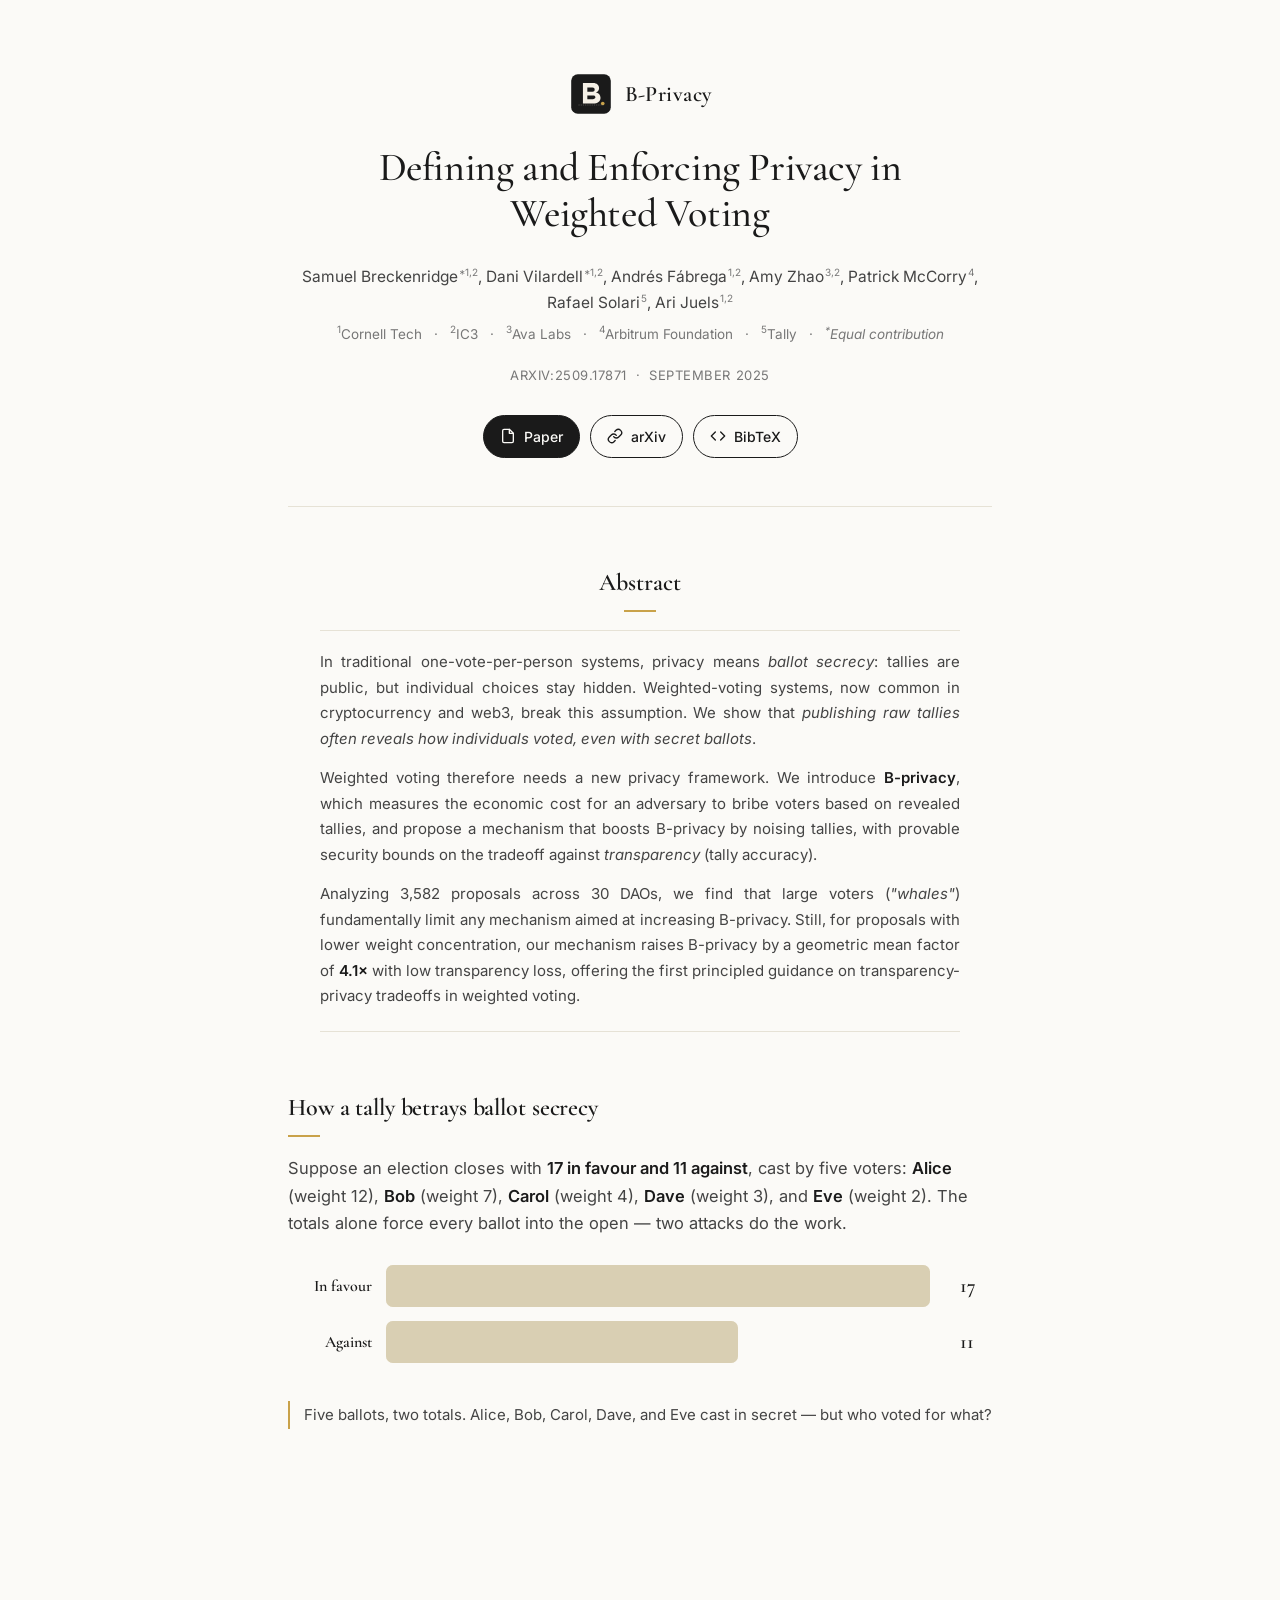
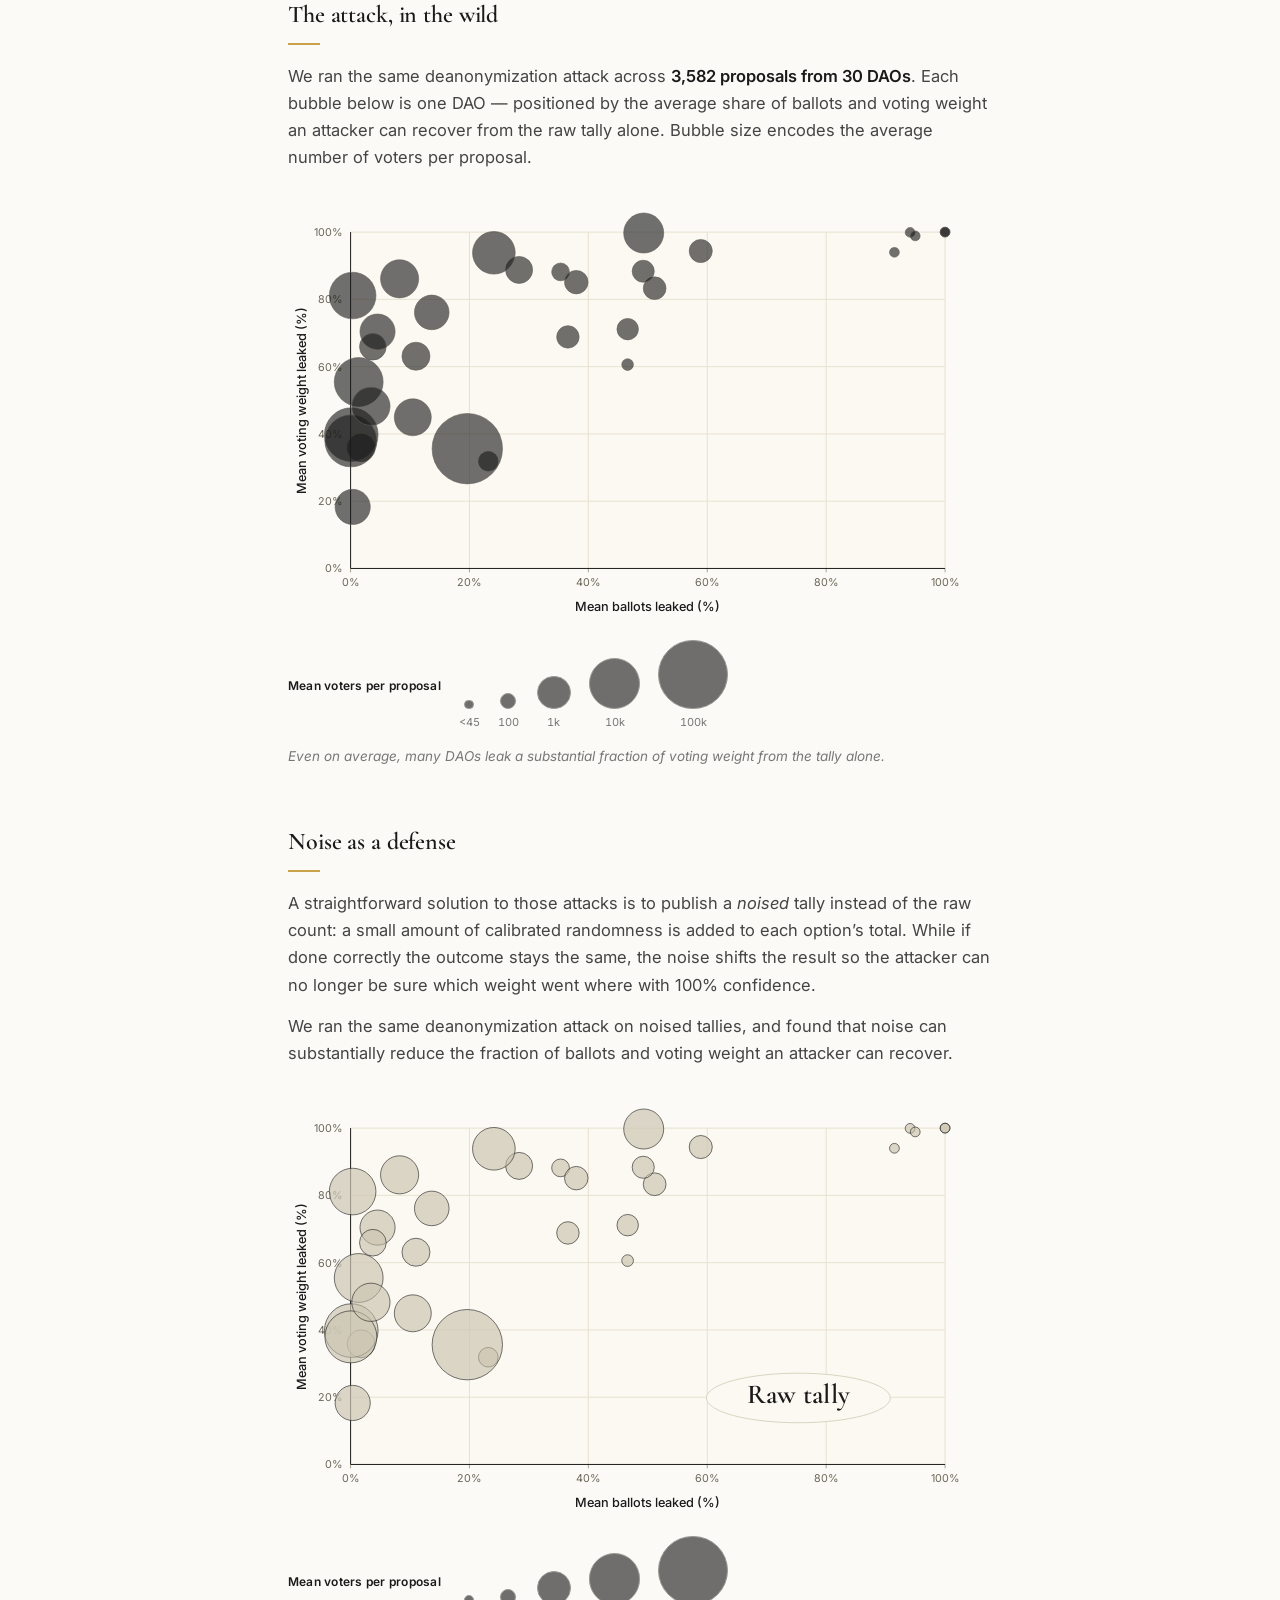
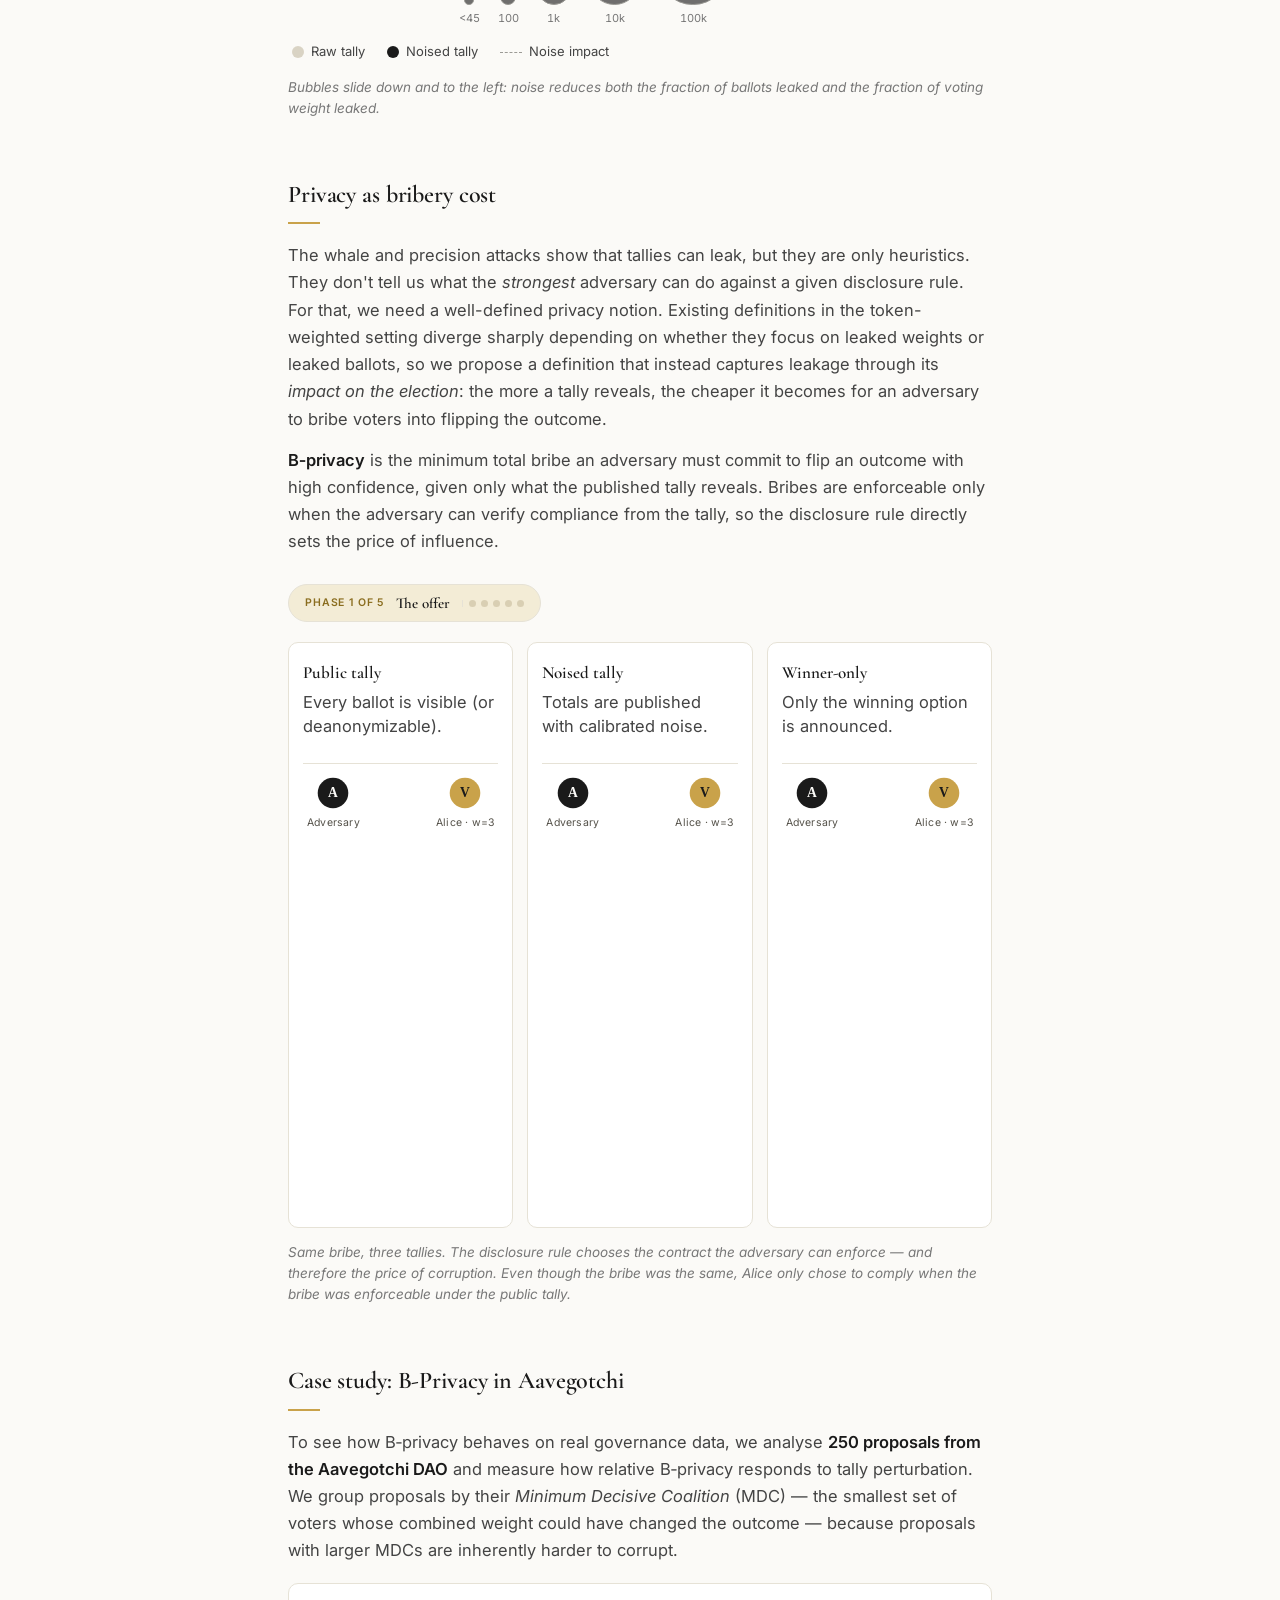
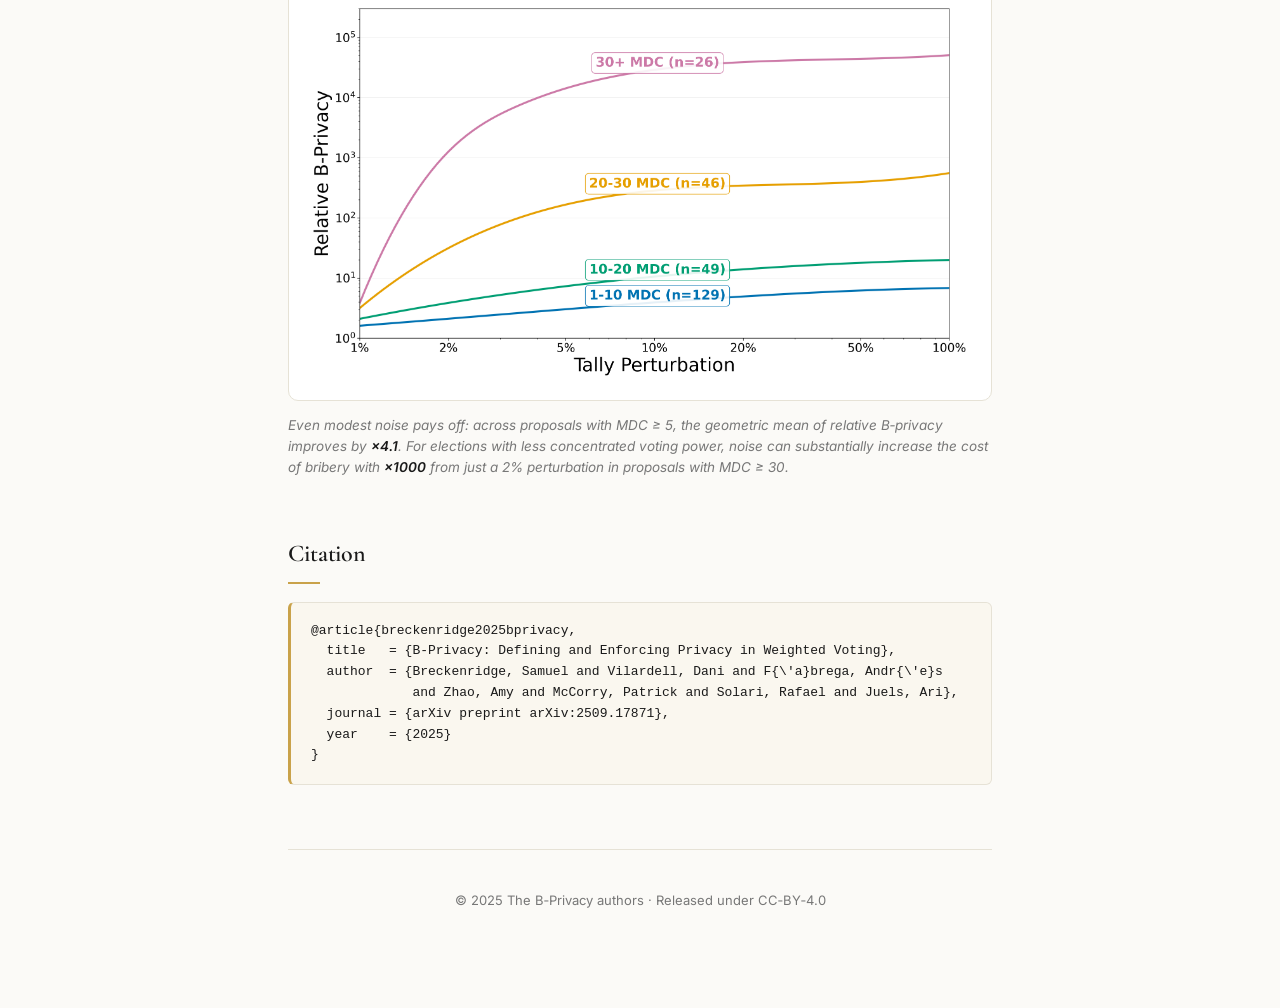
==== b-privacy/index.html @ c98674f4 "first commit" ====
<!DOCTYPE html>
<html lang="en">
<head>
  <meta charset="UTF-8" />
  <meta name="viewport" content="width=device-width, initial-scale=1.0" />
  <title>B-Privacy: Defining and Enforcing Privacy in Weighted Voting</title>
  <meta name="description" content="B-Privacy is a privacy framework for weighted voting that measures the economic cost of bribery under revealed tallies." />
  <link rel="icon" href="logo.svg" type="image/svg+xml" />
  <link rel="preconnect" href="https://fonts.googleapis.com" />
  <link rel="preconnect" href="https://fonts.gstatic.com" crossorigin />
  <link href="https://fonts.googleapis.com/css2?family=Cormorant+Garamond:wght@400;500;600;700&family=Inter:wght@300;400;500;600&display=swap" rel="stylesheet" />
  <link rel="stylesheet" href="style.css" />
  <script src="deanonymize.js" defer></script>
  <script src="plot_data.js" defer></script>
  <script src="plots.js" defer></script>
  <script src="bprivacy_game.js" defer></script>
</head>
<body>
  <main class="page">

    <header class="hero">
      <div class="brand">
        <img src="logo.svg" alt="B-Privacy logo" class="logo" />
        <span class="brand-name">B&#8209;Privacy</span>
      </div>

      <h1 class="title">Defining and Enforcing Privacy in Weighted Voting</h1>

      <p class="authors">
        <a href="#">Samuel Breckenridge</a><sup>*1,2</sup>,
        <a href="#">Dani Vilardell</a><sup>*1,2</sup>,
        <a href="#">Andr&eacute;s F&aacute;brega</a><sup>1,2</sup>,
        <a href="#">Amy Zhao</a><sup>3,2</sup>,
        <a href="#">Patrick McCorry</a><sup>4</sup>,
        <a href="#">Rafael Solari</a><sup>5</sup>,
        <a href="#">Ari Juels</a><sup>1,2</sup>
      </p>

      <p class="affiliations">
        <sup>1</sup>Cornell Tech &nbsp;&nbsp;&middot;&nbsp;&nbsp;
        <sup>2</sup>IC3 &nbsp;&nbsp;&middot;&nbsp;&nbsp;
        <sup>3</sup>Ava Labs &nbsp;&nbsp;&middot;&nbsp;&nbsp;
        <sup>4</sup>Arbitrum Foundation &nbsp;&nbsp;&middot;&nbsp;&nbsp;
        <sup>5</sup>Tally &nbsp;&nbsp;&middot;&nbsp;&nbsp;
        <span class="equal-contrib"><sup>*</sup>Equal contribution</span>
      </p>

      <p class="venue">arXiv:2509.17871 &nbsp;&middot;&nbsp; September 2025</p>

      <nav class="actions">
        <a class="btn btn-primary" href="https://arxiv.org/pdf/2509.17871" target="_blank" rel="noopener">
          <svg viewBox="0 0 24 24" width="16" height="16" fill="none" stroke="currentColor" stroke-width="2" stroke-linecap="round" stroke-linejoin="round"><path d="M14 2H6a2 2 0 0 0-2 2v16a2 2 0 0 0 2 2h12a2 2 0 0 0 2-2V8z"/><polyline points="14 2 14 8 20 8"/></svg>
          Paper
        </a>
        <a class="btn" href="https://arxiv.org/abs/2509.17871" target="_blank" rel="noopener">
          <svg viewBox="0 0 24 24" width="16" height="16" fill="none" stroke="currentColor" stroke-width="2" stroke-linecap="round" stroke-linejoin="round"><path d="M10 13a5 5 0 0 0 7.54.54l3-3a5 5 0 0 0-7.07-7.07l-1.72 1.71"/><path d="M14 11a5 5 0 0 0-7.54-.54l-3 3a5 5 0 0 0 7.07 7.07l1.71-1.71"/></svg>
          arXiv
        </a>
        <a class="btn" href="#bibtex">
          <svg viewBox="0 0 24 24" width="16" height="16" fill="none" stroke="currentColor" stroke-width="2" stroke-linecap="round" stroke-linejoin="round"><polyline points="16 18 22 12 16 6"/><polyline points="8 6 2 12 8 18"/></svg>
          BibTeX
        </a>
      </nav>
    </header>

    <section class="section abstract">
    <h2>Abstract</h2>
    <div class="abstract-body">
    <p>
      In traditional one-vote-per-person systems, privacy means <em>ballot secrecy</em>: tallies are public, but individual choices stay hidden. Weighted-voting systems, now common in cryptocurrency and web3, break this assumption. We show that <em>publishing raw tallies often reveals how individuals voted, even with secret ballots</em>.
    </p>
    <p>
      Weighted voting therefore needs a new privacy framework. We introduce <strong>B-privacy</strong>, which measures the economic cost for an adversary to bribe voters based on revealed tallies, and propose a mechanism that boosts B-privacy by noising tallies, with provable security bounds on the tradeoff against <em>transparency</em> (tally accuracy).
    </p>
    <p>
      Analyzing 3,582 proposals across 30 DAOs, we find that large voters (<em>"whales"</em>) fundamentally limit any mechanism aimed at increasing B-privacy. Still, for proposals with lower weight concentration, our mechanism raises B-privacy by a geometric mean factor of <strong>4.1×</strong> with low transparency loss, offering the first principled guidance on transparency-privacy tradeoffs in weighted voting.
    </p>
    </div>
      <!-- <p>
        Weighted-voting systems underpin governance in DAOs and other
        blockchain-based platforms. Conventional ballot secrecy is not
        enough in these settings: publishing raw tallies can often reveal
        how individual voters cast their ballots. We introduce
        <strong>B&#8209;privacy</strong>, a framework that captures the
        transparency&ndash;privacy tradeoff through the lens of
        <em>bribery economics</em>, measuring the economic cost for an
        adversary to bribe voters to change the outcome, given what a
        published tally reveals.
      </p>
      <p>
        We propose a mechanism that adds noise to tallies to enforce
        B&#8209;privacy, and analyze <strong>3,582 proposals across 30
        DAOs</strong>. We find that voter concentration fundamentally
        limits achievable privacy: when outcomes hinge on whales, little
        can be hidden. Yet for proposals whose outcomes require
        coalitions of five or more voters, our mechanism delivers a
        geometric&nbsp;mean <strong>4.1&times; increase</strong> in
        bribery cost.
      </p> -->
    </section>

    <section class="section" id="deanonymize">
      <h2>How a tally betrays ballot secrecy</h2>
      <p>
        Suppose an election closes with <strong>17 in favour and 11 against</strong>,
        cast by five voters:
        <strong>Alice</strong> (weight&nbsp;12),
        <strong>Bob</strong> (weight&nbsp;7),
        <strong>Carol</strong> (weight&nbsp;4),
        <strong>Dave</strong> (weight&nbsp;3), and
        <strong>Eve</strong> (weight&nbsp;2).
        The totals alone force every ballot into the open &mdash; two attacks do the work.
      </p>

      <div class="deanon" role="region" aria-label="Deanonymization demonstration">
        <div class="bars">
          <div class="row">
            <div class="row-label">In favour</div>
            <div class="bar bar-a">
              <div class="seg" data-weight="12" style="--w: 12"><span class="w">12</span></div>
              <div class="seg" data-weight="3" style="--w: 3"><span class="w">3</span></div>
              <div class="seg" data-weight="2" style="--w: 2"><span class="w">2</span></div>
            </div>
            <div class="row-total">17</div>
          </div>
          <div class="row">
            <div class="row-label">Against</div>
            <div class="bar bar-b">
              <div class="seg" data-weight="7" style="--w: 7"><span class="w">7</span></div>
              <div class="seg" data-weight="4" style="--w: 4"><span class="w">4</span></div>
            </div>
            <div class="row-total">11</div>
          </div>
        </div>

        <div class="narration" aria-live="polite">
          <p class="step active" data-step="0">Five ballots, two totals. Alice, Bob, Carol, Dave, and Eve cast in secret &mdash; but who voted for what?</p>
          <p class="step" data-step="1"><span class="attack-tag whale">Whale attack: </span><b>Alice</b>&rsquo;s weight of 12 can&rsquo;t fit inside a total of 11. &rarr; <span class="vote-a">In favour</span>.</p>
          <p class="step" data-step="2"><span class="attack-tag whale">Whale attack: </span>Only 5 left on the favour side. <b>Bob</b>&rsquo;s 7 won&rsquo;t fit. &rarr; <span class="vote-b">Against</span>.</p>
          <p class="step" data-step="3"><span class="attack-tag precision">Precision attack: </span>The remaining {4,&nbsp;3,&nbsp;2} must split into favour&nbsp;=&nbsp;5, against&nbsp;=&nbsp;4. The only subset summing to 4 is {4}, so <b>Carol</b> &rarr; <span class="vote-b">Against</span>, and <b>Dave</b>&nbsp;+&nbsp;<b>Eve</b> &rarr; <span class="vote-a">In favour</span>. <em>Every ballot exposed.</em></p>
        </div>

        <div class="ledger" aria-label="Revealed ballots">
          <div class="ledger-chip" data-step="1"><span><b>Alice</b> &middot; w=12</span><em>In favour</em></div>
          <div class="ledger-chip" data-step="2"><span><b>Bob</b> &middot; w=7</span><em>Against</em></div>
          <div class="ledger-chip" data-step="3"><span><b>Carol</b> &middot; w=4</span><em>Against</em></div>
          <div class="ledger-chip" data-step="4"><span><b>Dave</b> &middot; w=3</span><em>In favour</em></div>
          <div class="ledger-chip" data-step="5"><span><b>Eve</b> &middot; w=2</span><em>In favour</em></div>
        </div>

      </div>
    </section>

    <section class="section" id="dao-attack">
      <h2>The attack, in the wild</h2>
      <p>
        We ran the same deanonymization attack across <strong>3,582 proposals from 30
        DAOs</strong>. Each bubble below is one DAO &mdash; positioned by
        the average share of ballots and voting weight an attacker can
        recover from the raw tally alone. Bubble size encodes the average
        number of voters per proposal.
      </p>

      <div class="aggregate-plot-wrap">
        <div class="aggregate-plot" data-plot="aggregate" aria-label="Per-DAO aggregate deanonymization"></div>
      </div>

      <p class="caption">
        Even on average, many DAOs leak a substantial fraction of voting
        weight from the tally alone.
      </p>
    </section>

    <section class="section" id="noise-defense">
      <h2>Noise as a defense</h2>
      <p>
        A straightforward solution to those attacks is to publish a <em>noised</em> tally instead of the
        raw count: a small amount of calibrated randomness is added to
        each option&rsquo;s total. While if done correctly the outcome stays the same,
        the noise shifts the result so the attacker can no longer
        be sure which weight went where with 100% confidence.
      </p>
      <p>
        We ran the same deanonymization attack on noised tallies, and found that noise 
        can substantially reduce the fraction of ballots and voting weight an attacker 
        can recover. 
      </p>

      <div class="noise-plot-wrap">
        <div class="noise-plot" data-plot="noise" aria-label="Noise impact comparison"></div>
        <div class="noise-legend">
          <span><span class="dot dot-raw"></span>Raw tally</span>
          <span><span class="dot dot-noise"></span>Noised tally</span>
          <span><span class="line-arrow"></span>Noise impact</span>
        </div>
      </div>

      <p class="caption">
        Bubbles slide down and to the left: noise reduces both the
        fraction of ballots leaked and the fraction of voting weight
        leaked.
      </p>
    </section>


    <section class="section" id="bprivacy-game">
      <h2>Privacy as bribery cost</h2>
      <p>
        The whale and precision attacks show that tallies can leak, but they are only heuristics. They don't tell us what the <em>strongest</em> adversary can do against a given disclosure rule. For that, we need a well-defined privacy notion. Existing definitions in the token-weighted setting diverge sharply depending on whether they focus on leaked weights or leaked ballots, so we propose a definition that instead captures leakage through its <em>impact on the election</em>: the more a tally reveals, the cheaper it becomes for an adversary to bribe voters into flipping the outcome.
      </p>
      <p>
        <strong>B&#8209;privacy</strong> is the minimum total bribe an adversary must commit to flip an outcome with high confidence, given only what the published tally reveals. Bribes are enforceable only when the adversary can verify compliance from the tally, so the disclosure rule directly sets the price of influence.
      </p>

      <div class="bribe-lab" aria-label="Bribery game in three tally regimes">
        <div class="bribe-phase" aria-live="polite">
          <span class="bribe-phase-step">Phase 1 of 5</span>
          <span class="bribe-phase-label">The offer</span>
          <span class="bribe-phase-dots" aria-hidden="true">
            <span class="dot" data-phase="offer"></span>
            <span class="dot" data-phase="vote"></span>
            <span class="dot" data-phase="reveal"></span>
            <span class="dot" data-phase="verify"></span>
            <span class="dot" data-phase="verdict"></span>
          </span>
        </div>

        <div class="bribe-grid">
          <article class="bribe-cell" data-mode="public">
            <header>
              <h3>Public tally</h3>
              <p class="bribe-sub">Every ballot is visible (or deanonymizable).</p>
            </header>
            <div class="actors">
              <div class="actor actor-adv">
                <svg class="avatar" width="34" height="34" viewBox="0 0 40 40" aria-hidden="true"><circle cx="20" cy="20" r="18" fill="#1a1a1a"/><text x="20" y="25" text-anchor="middle" fill="#fbfaf7" font-family="serif" font-size="16" font-weight="600">A</text></svg>
                <span class="actor-name">Adversary</span>
              </div>
              <div class="actor actor-voter">
                <svg class="avatar" width="34" height="34" viewBox="0 0 40 40" aria-hidden="true"><circle cx="20" cy="20" r="18" fill="#c9a24a"/><text x="20" y="25" text-anchor="middle" fill="#1a1a1a" font-family="serif" font-size="16" font-weight="600">V</text></svg>
                <span class="actor-name">Alice &middot; w=3</span>
              </div>
            </div>
            <div class="slot slot-offer" data-phase="offer"><div class="slot-label">1. Offer</div><div class="bubble bubble-adv"><p></p></div></div>
            <div class="slot slot-vote" data-phase="vote"><div class="slot-label">2. Alice votes</div><div class="bubble bubble-voter"><p></p></div></div>
            <div class="slot slot-reveal" data-phase="reveal"><div class="slot-label">3. Tally published</div><div class="tally-view"><div class="tally-inner"></div></div></div>
            <div class="slot slot-verify" data-phase="verify"><div class="slot-label">4. Verification</div><div class="bubble bubble-adv"><p></p></div></div>
            <div class="slot slot-verdict" data-phase="verdict"><div class="slot-label">5. Outcome</div><div class="verdict"><span class="verdict-tag"></span><span class="verdict-text"></span></div></div>
          </article>

          <article class="bribe-cell" data-mode="noised">
            <header>
              <h3>Noised tally</h3>
              <p class="bribe-sub">Totals are published with calibrated noise.</p>
            </header>
            <div class="actors">
              <div class="actor actor-adv">
                <svg class="avatar" width="34" height="34" viewBox="0 0 40 40" aria-hidden="true"><circle cx="20" cy="20" r="18" fill="#1a1a1a"/><text x="20" y="25" text-anchor="middle" fill="#fbfaf7" font-family="serif" font-size="16" font-weight="600">A</text></svg>
                <span class="actor-name">Adversary</span>
              </div>
              <div class="actor actor-voter">
                <svg class="avatar" width="34" height="34" viewBox="0 0 40 40" aria-hidden="true"><circle cx="20" cy="20" r="18" fill="#c9a24a"/><text x="20" y="25" text-anchor="middle" fill="#1a1a1a" font-family="serif" font-size="16" font-weight="600">V</text></svg>
                <span class="actor-name">Alice &middot; w=3</span>
              </div>
            </div>
            <div class="slot slot-offer" data-phase="offer"><div class="slot-label">1. Offer</div><div class="bubble bubble-adv"><p></p></div></div>
            <div class="slot slot-vote" data-phase="vote"><div class="slot-label">2. Alice votes</div><div class="bubble bubble-voter"><p></p></div></div>
            <div class="slot slot-reveal" data-phase="reveal"><div class="slot-label">3. Tally published</div><div class="tally-view"><div class="tally-inner"></div></div></div>
            <div class="slot slot-verify" data-phase="verify"><div class="slot-label">4. Verification</div><div class="bubble bubble-adv"><p></p></div></div>
            <div class="slot slot-verdict" data-phase="verdict"><div class="slot-label">5. Outcome</div><div class="verdict"><span class="verdict-tag"></span><span class="verdict-text"></span></div></div>
          </article>

          <article class="bribe-cell" data-mode="private">
            <header>
              <h3>Winner&#8209;only</h3>
              <p class="bribe-sub">Only the winning option is announced.</p>
            </header>
            <div class="actors">
              <div class="actor actor-adv">
                <svg class="avatar" width="34" height="34" viewBox="0 0 40 40" aria-hidden="true"><circle cx="20" cy="20" r="18" fill="#1a1a1a"/><text x="20" y="25" text-anchor="middle" fill="#fbfaf7" font-family="serif" font-size="16" font-weight="600">A</text></svg>
                <span class="actor-name">Adversary</span>
              </div>
              <div class="actor actor-voter">
                <svg class="avatar" width="34" height="34" viewBox="0 0 40 40" aria-hidden="true"><circle cx="20" cy="20" r="18" fill="#c9a24a"/><text x="20" y="25" text-anchor="middle" fill="#1a1a1a" font-family="serif" font-size="16" font-weight="600">V</text></svg>
                <span class="actor-name">Alice &middot; w=3</span>
              </div>
            </div>
            <div class="slot slot-offer" data-phase="offer"><div class="slot-label">1. Offer</div><div class="bubble bubble-adv"><p></p></div></div>
            <div class="slot slot-vote" data-phase="vote"><div class="slot-label">2. Alice votes</div><div class="bubble bubble-voter"><p></p></div></div>
            <div class="slot slot-reveal" data-phase="reveal"><div class="slot-label">3. Tally published</div><div class="tally-view"><div class="tally-inner"></div></div></div>
            <div class="slot slot-verify" data-phase="verify"><div class="slot-label">4. Verification</div><div class="bubble bubble-adv"><p></p></div></div>
            <div class="slot slot-verdict" data-phase="verdict"><div class="slot-label">5. Outcome</div><div class="verdict"><span class="verdict-tag"></span><span class="verdict-text"></span></div></div>
          </article>
        </div>
      </div>

      <p class="caption">
        Same bribe, three tallies. The disclosure rule chooses the
        contract the adversary can enforce &mdash; and therefore the price
        of corruption. Even though the bribe was the same, Alice only chose to comply
        when the bribe was enforceable under the public tally. 
      </p>
    </section>


    <section class="section" id="aavegotchi-results">
      <h2>Case study: B&#8209;Privacy in Aavegotchi</h2>
      <p>
        To see how B&#8209;privacy behaves on real governance data, we
        analyse <strong>250 proposals from the Aavegotchi DAO</strong> and
        measure how relative B&#8209;privacy responds to tally
        perturbation. We group proposals by their <em>Minimum Decisive
        Coalition</em> (MDC) &mdash; the smallest set of voters whose
        combined weight could have changed the outcome &mdash; because
        proposals with larger MDCs are inherently harder to corrupt.
      </p>

      <figure class="aave-figure">
        <img src="figure/plot_clustered_average_aavegotchi.eth.png"
             alt="Relative B-Privacy versus tally perturbation for Aavegotchi proposals, grouped by MDC cohort."
             style="width: 100%; max-width: 760px; height: auto;" />
        <!-- <figcaption>
          Relative B&#8209;privacy (log scale) as a function of tally
          perturbation <em>d</em>, averaged within MDC cohorts
          (1&ndash;10, 10&ndash;20, 20&ndash;30, 30+). Two patterns are
          clear: B&#8209;privacy rises monotonically with perturbation,
          and at any fixed perturbation level, proposals with larger MDCs
          enjoy strictly higher B&#8209;privacy.
        </figcaption> -->
      </figure>

      <p class="caption">
        Even modest noise pays off: across proposals with MDC&nbsp;&ge;&nbsp;5,
        the geometric mean of relative B&#8209;privacy improves by
        <strong>&times;4.1</strong>. For elections with less concentrated voting power, 
        noise can substantially increase the cost of bribery with <strong>&times;1000</strong> 
        from just a 2% perturbation in proposals with MDC&nbsp;&ge;&nbsp;30.
      </p>
    </section>


    <section class="section" id="bibtex">
      <h2>Citation</h2>
      <pre class="bibtex"><code>@article{breckenridge2025bprivacy,
  title   = {B-Privacy: Defining and Enforcing Privacy in Weighted Voting},
  author  = {Breckenridge, Samuel and Vilardell, Dani and F{\'a}brega, Andr{\'e}s
             and Zhao, Amy and McCorry, Patrick and Solari, Rafael and Juels, Ari},
  journal = {arXiv preprint arXiv:2509.17871},
  year    = {2025}
}</code></pre>
    </section>

    <footer class="footer">
      <p>&copy; 2025 The B&#8209;Privacy authors &middot; Released under CC&#8209;BY&#8209;4.0</p>
    </footer>

  </main>
</body>
</html>
---- b-privacy/style.css ----
:root {
  --bg: #fbfaf7;
  --surface: #ffffff;
  --ink: #1a1a1a;
  --ink-soft: #444;
  --muted: #777;
  --rule: #e6e2d6;
  --accent: #8a6d1f;
  --accent-soft: #c9a24a;
  --serif: 'Cormorant Garamond', 'Iowan Old Style', Georgia, 'Times New Roman', serif;
  --sans: 'Inter', -apple-system, BlinkMacSystemFont, 'Segoe UI', Helvetica, Arial, sans-serif;
  --max: 760px;
}

* {
  box-sizing: border-box;
}

html, body {
  margin: 0;
  padding: 0;
}

body {
  background: var(--bg);
  color: var(--ink);
  font-family: var(--sans);
  font-size: 16px;
  line-height: 1.65;
  -webkit-font-smoothing: antialiased;
  text-rendering: optimizeLegibility;
}

a {
  color: var(--ink);
  text-decoration: none;
  border-bottom: 1px solid var(--rule);
  transition: border-color 120ms ease, color 120ms ease;
}
a:hover {
  border-bottom-color: var(--accent);
  color: var(--accent);
}

.page {
  max-width: var(--max);
  margin: 0 auto;
  padding: 72px 28px 96px;
}

/* ---------- Hero ---------- */

.hero {
  text-align: center;
  padding-bottom: 48px;
  border-bottom: 1px solid var(--rule);
  margin-bottom: 56px;
}

.brand {
  display: inline-flex;
  align-items: center;
  gap: 12px;
  margin-bottom: 28px;
}

.logo {
  width: 44px;
  height: 44px;
  display: block;
}

.brand-name {
  font-family: var(--serif);
  font-size: 22px;
  font-weight: 600;
  letter-spacing: 0.02em;
  color: var(--ink);
}

.title {
  font-family: var(--serif);
  font-weight: 500;
  font-size: clamp(28px, 4.5vw, 40px);
  line-height: 1.15;
  letter-spacing: -0.01em;
  margin: 0 auto 28px;
  max-width: 620px;
  color: var(--ink);
}

.authors {
  font-size: 15.5px;
  margin: 0 0 6px;
  color: var(--ink-soft);
}
.authors a {
  border-bottom: none;
  color: var(--ink-soft);
}
.authors a:hover { color: var(--accent); }
.authors sup { font-size: 10px; color: var(--muted); margin-left: 1px; }

.affiliations {
  font-size: 13.5px;
  color: var(--muted);
  margin: 4px 0 20px;
}
.affiliations sup { font-size: 10px; }
.affiliations .equal-contrib {
  font-style: italic;
}

.venue {
  font-size: 13px;
  color: var(--muted);
  font-family: var(--sans);
  letter-spacing: 0.04em;
  text-transform: uppercase;
  margin: 0 0 28px;
}

.actions {
  display: flex;
  flex-wrap: wrap;
  gap: 10px;
  justify-content: center;
}

.btn {
  display: inline-flex;
  align-items: center;
  gap: 8px;
  padding: 9px 16px;
  font-size: 14px;
  font-weight: 500;
  border: 1px solid var(--ink);
  border-radius: 999px;
  background: transparent;
  color: var(--ink);
  transition: background 150ms ease, color 150ms ease, transform 150ms ease;
}
.btn:hover {
  background: var(--ink);
  color: var(--bg);
  transform: translateY(-1px);
}
.btn-primary {
  background: var(--ink);
  color: var(--bg);
}
.btn-primary:hover {
  background: var(--accent);
  border-color: var(--accent);
  color: #fff;
}

/* ---------- Sections ---------- */

.section {
  margin: 56px 0;
}

.section h2 {
  font-family: var(--serif);
  font-weight: 600;
  font-size: 24px;
  letter-spacing: -0.005em;
  margin: 0 0 18px;
  color: var(--ink);
}
.section h2::after {
  content: '';
  display: block;
  width: 32px;
  height: 2px;
  background: var(--accent-soft);
  margin-top: 8px;
}

.section p {
  color: var(--ink-soft);
  font-size: 16.5px;
  margin: 0 0 14px;
}

.section strong { color: var(--ink); font-weight: 600; }

.abstract h2 { text-align: center; }
.abstract h2::after { margin-left: auto; margin-right: auto; }

.abstract .abstract-body {
  max-width: 640px;
  margin: 0 auto;
  padding: 18px 0 6px;
  border-top: 1px solid var(--rule);
  border-bottom: 1px solid var(--rule);
}
.abstract .abstract-body p {
  font-size: 15px;
  line-height: 1.7;
  color: var(--ink-soft);
  margin: 0 0 14px;
  text-align: justify;
  hyphens: auto;
}
.abstract .abstract-body p:last-child { margin-bottom: 16px; }

/* ---------- Cards ---------- */

.cards {
  display: grid;
  grid-template-columns: repeat(auto-fit, minmax(260px, 1fr));
  gap: 16px;
}

.card {
  background: var(--surface);
  border: 1px solid var(--rule);
  border-radius: 10px;
  padding: 20px 22px;
  transition: border-color 150ms ease, transform 150ms ease;
}
.card:hover {
  border-color: var(--accent-soft);
  transform: translateY(-2px);
}

.card h3 {
  font-family: var(--serif);
  font-weight: 600;
  font-size: 18px;
  margin: 0 0 8px;
  color: var(--ink);
}
.card p {
  font-size: 14.5px;
  line-height: 1.55;
  color: var(--ink-soft);
  margin: 0;
}

/* ---------- Figure ---------- */

.figure-section .diagram {
  margin: 0;
  padding: 24px;
  background: var(--surface);
  border: 1px solid var(--rule);
  border-radius: 10px;
}
.diagram svg {
  width: 100%;
  height: auto;
  display: block;
}
.diagram figcaption {
  font-size: 13.5px;
  color: var(--muted);
  line-height: 1.55;
  margin-top: 14px;
  text-align: center;
  font-style: italic;
}

/* ---------- Aavegotchi case study ---------- */

.aave-figure {
  margin: 18px 0 8px;
  padding: 20px;
  background: var(--surface);
  border: 1px solid var(--rule);
  border-radius: 10px;
  text-align: center;
}
.aave-figure img {
  display: block;
  width: 100%;
  max-width: 760px;
  height: auto;
  margin: 0 auto;
}
.aave-figure figcaption {
  font-size: 13.5px;
  color: var(--muted);
  line-height: 1.6;
  margin-top: 14px;
  text-align: center;
  font-style: italic;
  max-width: 640px;
  margin-left: auto;
  margin-right: auto;
}

/* ---------- BibTeX ---------- */

.bibtex {
  background: #faf7ef;
  border: 1px solid var(--rule);
  border-left: 3px solid var(--accent-soft);
  border-radius: 6px;
  padding: 18px 20px;
  margin: 0;
  overflow-x: auto;
  font-family: 'SF Mono', ui-monospace, 'Menlo', 'Consolas', monospace;
  font-size: 13px;
  line-height: 1.6;
  color: var(--ink);
}
.bibtex code { font-family: inherit; }

/* ---------- Footer ---------- */

.footer {
  text-align: center;
  padding-top: 40px;
  margin-top: 64px;
  border-top: 1px solid var(--rule);
  color: var(--muted);
  font-size: 13px;
}
.footer p { margin: 0; }

/* ---------- Deanonymize Demo ---------- */

#deanonymize .deanon {
  --unit: clamp(10px, 3.2vw, 32px);
  --color-a: #1d3a5f;
  --color-b: #9b3a1c;
  margin-top: 28px;
}

.bars {
  display: flex;
  flex-direction: column;
  gap: 14px;
  margin-bottom: 24px;
}

.bars .row {
  display: grid;
  grid-template-columns: 84px 1fr 32px;
  gap: 14px;
  align-items: center;
}

.row-label {
  font-family: var(--serif);
  font-size: 16px;
  font-weight: 600;
  color: var(--ink);
  text-align: right;
}

.row-total {
  font-family: var(--serif);
  font-size: 20px;
  font-weight: 600;
  color: var(--ink);
  text-align: left;
}

.bar {
  display: flex;
  height: 42px;
  align-items: stretch;
  background: #eee7d4;
  border-radius: 7px;
  overflow: hidden;
  width: fit-content;
  max-width: 100%;
  transition: background 400ms ease;
}

.seg {
  width: calc(var(--w) * var(--unit));
  background: #d9cfb3;
  color: transparent;
  font-weight: 600;
  font-size: 15px;
  display: flex;
  align-items: center;
  justify-content: center;
  transition: width 1100ms cubic-bezier(0.7, 0, 0.3, 1),
              background 700ms ease,
              color 700ms ease,
              opacity 900ms ease;
  flex: none;
  overflow: hidden;
}

.seg.revealed + .seg.revealed {
  border-left: 1px solid rgba(255, 255, 255, 0.55);
}

.bar-a .seg.revealed { background: var(--color-a); color: #fff; }
.bar-b .seg.revealed { background: var(--color-b); color: #fff; }

.seg.revealed { animation: segPulse 550ms ease; }
@keyframes segPulse {
  0%   { filter: brightness(1); }
  40%  { filter: brightness(1.45); }
  100% { filter: brightness(1); }
}

.seg.removed {
  width: 0;
  opacity: 0;
}

.narration {
  min-height: 56px;
  margin-bottom: 22px;
  display: flex;
  align-items: center;
}
.narration .step {
  margin: 0;
  padding: 2px 0 2px 14px;
  border-left: 2px solid var(--accent-soft);
  font-size: 15px;
  color: var(--ink-soft);
  display: none;
}
.narration .step.active {
  display: block;
  animation: narrateIn 360ms ease;
}
.narration .step b { color: var(--ink); font-weight: 600; }
.narration .step .vote-a { color: var(--color-a); font-weight: 600; }
.narration .step .vote-b { color: var(--color-b); font-weight: 600; }
@keyframes narrateIn {
  from { opacity: 0; transform: translateY(4px); }
  to   { opacity: 1; transform: translateY(0); }
}

.ledger {
  display: flex;
  flex-wrap: wrap;
  gap: 8px;
  margin-bottom: 22px;
  min-height: 34px;
}

.ledger-chip {
  padding: 4px 10px 4px 12px;
  font-size: 13px;
  border-radius: 999px;
  background: transparent;
  border: 1px solid var(--rule);
  color: var(--ink-soft);
  display: inline-flex;
  align-items: center;
  gap: 8px;
  opacity: 0;
  transform: translateY(8px);
  transition: opacity 600ms ease, transform 600ms ease;
}
.ledger-chip b { color: var(--ink); font-weight: 700; }
.ledger-chip em {
  font-style: normal;
  font-size: 11.5px;
  padding: 2px 9px;
  border-radius: 999px;
  color: #fff;
  letter-spacing: 0.02em;
}
.ledger-chip[data-step="1"] em,
.ledger-chip[data-step="4"] em,
.ledger-chip[data-step="5"] em { background: var(--color-a); }
.ledger-chip[data-step="2"] em,
.ledger-chip[data-step="3"] em { background: var(--color-b); }
.ledger-chip.shown { opacity: 1; transform: translateY(0); }

.narration .attack-tag {
  display: inline-block;
  font-size: 10.5px;
  font-weight: 600;
  letter-spacing: 0.06em;
  text-transform: uppercase;
  padding: 1px 8px;
  border-radius: 999px;
  background: #f3ecd6;
  color: var(--accent);
  margin-right: 9px;
  vertical-align: 2px;
}
.narration .attack-tag.whale {
  background: #f5e0d6;
  color: var(--color-b);
}
.narration .attack-tag.precision {
  background: #e4ecf5;
  color: var(--color-a);
}

@media (prefers-reduced-motion: reduce) {
  .seg, .ledger-chip, .narration .step {
    transition: none !important;
    animation: none !important;
  }
}

/* ---------- Plots: shared ---------- */

.section .caption {
  font-size: 13.5px;
  font-style: italic;
  color: var(--muted);
  margin: 14px 0 0;
  line-height: 1.55;
}

.plot-svg {
  width: 100%;
  height: auto;
  display: block;
}

.plot-svg .tick-text {
  font-family: var(--sans);
  font-size: 11px;
  fill: #6b6757;
}

.plot-svg .axis-title-lg {
  font-family: var(--sans);
  font-size: 13px;
  fill: var(--ink);
  font-weight: 500;
}

.plot-svg .legend-title {
  font-family: var(--sans);
  font-size: 11px;
  font-weight: 600;
  fill: var(--ink);
  letter-spacing: 0.02em;
}

.plot-svg .legend-label {
  font-family: var(--sans);
  font-size: 10.5px;
  fill: var(--ink-soft);
}

.plot-svg .phase-label {
  opacity: 0;
  transition: opacity 1600ms ease;
  pointer-events: none;
}
.plot-svg .phase-label.on { opacity: 1; }
.plot-svg .phase-label-bg {
  fill: #fbf9f2;
  stroke: #d9d3bf;
  stroke-width: 1;
}
.plot-svg .phase-label-text {
  font-family: var(--serif);
  font-size: 28px;
  font-weight: 600;
  letter-spacing: 0.01em;
  fill: var(--ink);
}

/* Aggregate plot */

.aggregate-plot-wrap {
  margin-top: 22px;
}

.plot-host {
  position: relative;
  display: block;
}

.plot-area {
  position: relative;
  width: 100%;
}

.agg-bubble {
  cursor: pointer;
  transition: fill-opacity 150ms ease, stroke-width 150ms ease;
}
.agg-bubble:hover {
  fill-opacity: 0.88;
  stroke-width: 1.4;
}

.noise-svg .bubble {
  cursor: pointer;
}

/* Tooltip */

.plot-tooltip {
  position: absolute;
  pointer-events: none;
  z-index: 5;
  background: #ffffff;
  border: 1px solid var(--rule);
  border-radius: 6px;
  padding: 8px 11px;
  font-size: 12px;
  color: var(--ink-soft);
  box-shadow: 0 2px 10px rgba(20, 20, 20, 0.08);
  min-width: 160px;
  line-height: 1.4;
}
.plot-tooltip[hidden] { display: none; }
.plot-tooltip .tt-name {
  font-family: var(--serif);
  font-size: 14px;
  font-weight: 600;
  color: var(--ink);
  margin-bottom: 4px;
}
.plot-tooltip .tt-row {
  display: flex;
  justify-content: space-between;
  gap: 12px;
}
.plot-tooltip .tt-row span:first-child { color: var(--muted); }
.plot-tooltip .tt-row span:last-child {
  color: var(--ink);
  font-variant-numeric: tabular-nums;
}

/* Bubble-size legend (HTML) */

.bubble-legend {
  margin-top: 16px;
  display: flex;
  align-items: center;
  gap: 18px;
  flex-wrap: wrap;
  font-size: 12px;
  color: var(--ink-soft);
}
.bubble-legend-title {
  font-weight: 600;
  color: var(--ink);
  letter-spacing: 0.02em;
}
.bubble-legend-items {
  display: flex;
  align-items: flex-end;
  gap: 18px;
  flex-wrap: wrap;
}
.bubble-legend-item {
  display: flex;
  flex-direction: column;
  align-items: center;
  gap: 4px;
}
.bubble-legend-dot {
  display: inline-block;
  border-radius: 50%;
  background: #1a1a1a;
  opacity: 0.62;
  border: 1px solid #5e5d57;
  box-sizing: border-box;
}
.bubble-legend-label {
  font-size: 11px;
  color: var(--muted);
  font-variant-numeric: tabular-nums;
}

/* ---------- Plots: noise comparison ---------- */

.noise-plot-wrap {
  margin-top: 22px;
}

.noise-plot {
  width: 100%;
}

.noise-svg .bubble {
  transition: cx 1700ms cubic-bezier(0.65, 0, 0.35, 1),
              cy 1700ms cubic-bezier(0.65, 0, 0.35, 1),
              fill 900ms ease,
              fill-opacity 900ms ease;
}
.noise-svg .bubble.no-trans { transition: none; }

.noise-svg .arrow-layer line {
  transition: x2 1700ms cubic-bezier(0.65, 0, 0.35, 1),
              y2 1700ms cubic-bezier(0.65, 0, 0.35, 1),
              stroke-opacity 900ms ease;
}

.noise-legend {
  display: flex;
  flex-wrap: wrap;
  gap: 22px;
  font-size: 13px;
  color: var(--ink-soft);
  margin-top: 14px;
  padding-left: 4px;
}
.noise-legend span { display: inline-flex; align-items: center; gap: 7px; }
.noise-legend .dot {
  display: inline-block;
  width: 12px; height: 12px; border-radius: 50%;
}
.noise-legend .dot-raw { background: #cdc6b3; opacity: 0.75; }
.noise-legend .dot-noise { background: #1a1a1a; }
.noise-legend .line-arrow {
  display: inline-block;
  width: 22px; height: 0;
  border-top: 1px dashed #5e5d57;
  opacity: 0.6;
}

@media (prefers-reduced-motion: reduce) {
  .noise-svg .bubble,
  .noise-svg .arrow-layer line {
    transition: none !important;
  }
}

/* ---------- Bribery game ---------- */

.bribe-lab {
  margin-top: 28px;
  --color-a: #1d3a5f;
  --color-b: #9b3a1c;
  --cell-ink: #1a1a1a;
  --cell-soft: #55524a;
  --cell-bg: #ffffff;
  --cell-rule: #e6e2d6;
}

.bribe-phase {
  display: inline-flex;
  align-items: center;
  gap: 12px;
  padding: 6px 16px;
  border-radius: 999px;
  background: #f3ecd6;
  border: 1px solid var(--rule);
  margin-bottom: 20px;
  flex-wrap: wrap;
}
.bribe-phase-step {
  font-size: 10.5px;
  letter-spacing: 0.08em;
  text-transform: uppercase;
  color: var(--accent);
  font-weight: 600;
}
.bribe-phase-label {
  font-family: var(--serif);
  font-size: 15px;
  font-weight: 600;
  color: var(--ink);
}
.bribe-phase-dots {
  display: inline-flex;
  gap: 5px;
  align-items: center;
  padding-left: 6px;
  border-left: 1px solid var(--rule);
}
.bribe-phase-dots .dot {
  width: 7px;
  height: 7px;
  border-radius: 50%;
  background: #d9cfb3;
  transition: background 250ms ease, transform 250ms ease;
}
.bribe-phase-dots .dot.done { background: var(--accent-soft); }
.bribe-phase-dots .dot.current { background: var(--accent); transform: scale(1.35); }

.bribe-grid {
  display: grid;
  grid-template-columns: repeat(3, minmax(0, 1fr));
  grid-template-rows: repeat(7, auto);
  gap: 14px;
}

.bribe-cell {
  background: var(--cell-bg);
  border: 1px solid var(--cell-rule);
  border-radius: 10px;
  padding: 16px 14px 14px;
  grid-row: 1 / -1;
  display: grid;
  grid-template-rows: subgrid;
  row-gap: 10px;
  min-width: 0;
}
.bribe-cell header {
  padding-bottom: 10px;
  border-bottom: 1px solid var(--cell-rule);
}
.bribe-cell h3 {
  font-family: var(--serif);
  font-size: 17px;
  font-weight: 600;
  margin: 0 0 4px;
  color: var(--cell-ink);
}
.bribe-sub {
  font-size: 12px;
  color: var(--cell-soft);
  margin: 0;
  line-height: 1.45;
}

.bribe-cell .slot {
  display: flex;
  flex-direction: column;
  gap: 5px;
  opacity: 0;
  visibility: hidden;
  transform: translateY(4px);
  transition: opacity 450ms ease, transform 450ms ease, visibility 0s linear 450ms;
  pointer-events: none;
}
.bribe-cell .slot.visible {
  opacity: 1;
  visibility: visible;
  transform: translateY(0);
  transition: opacity 450ms ease, transform 450ms ease, visibility 0s linear 0s;
  pointer-events: auto;
}
.bribe-cell .slot.current {
  outline: 2px solid var(--accent-soft);
  outline-offset: 4px;
  border-radius: 10px;
}
.bribe-cell .slot-label {
  font-size: 10.5px;
  letter-spacing: 0.08em;
  text-transform: uppercase;
  color: var(--accent);
  font-weight: 600;
}

.bribe-cell .actors {
  display: flex;
  justify-content: space-between;
  align-items: center;
  padding: 2px 4px 6px;
}
.bribe-cell .actor {
  display: flex;
  flex-direction: column;
  align-items: center;
  gap: 4px;
  flex: 0 0 auto;
}
.bribe-cell .avatar {
  width: 34px;
  height: 34px;
  display: block;
}
.bribe-cell .actor-name {
  font-size: 10.5px;
  color: var(--cell-soft);
  letter-spacing: 0.02em;
}

.bribe-cell .bubble {
  position: relative;
  font-size: 12.5px;
  line-height: 1.45;
  color: var(--cell-ink);
  background: #faf7ef;
  border: 1px solid var(--cell-rule);
  border-radius: 10px;
  padding: 8px 11px;
  min-height: 42px;
}
.bribe-cell .bubble p {
  margin: 0;
}
.bribe-cell .bubble-adv::before,
.bribe-cell .bubble-voter::before {
  content: '';
  position: absolute;
  top: -7px;
  width: 10px;
  height: 10px;
  background: #faf7ef;
  border-left: 1px solid var(--cell-rule);
  border-top: 1px solid var(--cell-rule);
  transform: rotate(45deg);
}
.bribe-cell .bubble-adv::before { left: 16px; }
.bribe-cell .bubble-voter::before { right: 16px; }
.bribe-cell .bubble-adv { background: #efe8d3; border-color: #ddd2ac; }
.bribe-cell .bubble-adv::before { background: #efe8d3; border-color: #ddd2ac; }
.bribe-cell .bubble-voter { background: #e9eef5; border-color: #c8d3e2; }
.bribe-cell .bubble-voter::before { background: #e9eef5; border-color: #c8d3e2; }

.bribe-cell .tally-view {
  background: #fbf9f2;
  border: 1px dashed var(--cell-rule);
  border-radius: 8px;
  padding: 10px 12px;
  min-height: 58px;
}
.bribe-cell .tally-inner {
  font-size: 12px;
  line-height: 1.55;
  color: var(--cell-ink);
  font-variant-numeric: tabular-nums;
}
.bribe-cell .tally-inner .tv-title {
  font-family: var(--serif);
  font-size: 12px;
  color: var(--cell-soft);
  letter-spacing: 0.04em;
  text-transform: uppercase;
  margin-bottom: 6px;
}
.bribe-cell .tally-inner .tv-row {
  display: flex;
  justify-content: space-between;
  gap: 12px;
  padding: 2px 0;
}
.bribe-cell .tally-inner .tv-row b { font-weight: 600; color: var(--cell-ink); }
.bribe-cell .tally-inner .tv-row .tv-vote-a { color: var(--color-a); font-weight: 600; }
.bribe-cell .tally-inner .tv-row .tv-vote-b { color: var(--color-b); font-weight: 600; }
.bribe-cell .tally-inner .tv-bar {
  display: flex;
  align-items: center;
  gap: 8px;
}
.bribe-cell .tally-inner .tv-bar-label {
  font-size: 11px;
  color: var(--cell-soft);
  width: 62px;
  flex: 0 0 auto;
}
.bribe-cell .tally-inner .tv-bar-track {
  position: relative;
  flex: 1 1 auto;
  height: 10px;
  background: #eee7d4;
  border-radius: 4px;
  overflow: hidden;
}
.bribe-cell .tally-inner .tv-bar-fill {
  position: absolute;
  top: 0;
  bottom: 0;
  left: 0;
  background: var(--color-a);
  border-radius: 4px;
}
.bribe-cell .tally-inner .tv-bar-fill.against { background: var(--color-b); }
.bribe-cell .tally-inner .tv-bar-err {
  position: absolute;
  top: -2px;
  bottom: -2px;
  border-left: 1px dashed rgba(26,26,26,0.4);
  border-right: 1px dashed rgba(26,26,26,0.4);
}
.bribe-cell .tally-inner .tv-bar-value {
  width: 56px;
  flex: 0 0 auto;
  font-size: 11px;
  text-align: right;
  color: var(--cell-ink);
}
.bribe-cell .tally-inner .tv-winner {
  display: inline-block;
  padding: 2px 10px;
  border-radius: 999px;
  background: #1d3a5f;
  color: #fff;
  font-size: 11.5px;
  letter-spacing: 0.04em;
  text-transform: uppercase;
  font-weight: 600;
  margin-top: 4px;
}
.bribe-cell .tally-inner .tv-hidden {
  font-style: italic;
  color: var(--cell-soft);
  font-size: 11.5px;
}

.bribe-cell .verdict {
  display: flex;
  flex-direction: column;
  gap: 6px;
  padding: 10px 12px;
  border-radius: 8px;
  font-size: 12px;
  line-height: 1.45;
  background: #f6f3ea;
  border: 1px solid var(--cell-rule);
}
.bribe-cell .verdict-tag {
  display: inline-block;
  width: fit-content;
  padding: 1px 8px;
  border-radius: 999px;
  font-size: 10.5px;
  font-weight: 600;
  letter-spacing: 0.06em;
  text-transform: uppercase;
}
.bribe-cell[data-mode="public"] .verdict-tag { background: #f5e0d6; color: var(--color-b); }
.bribe-cell[data-mode="noised"] .verdict-tag { background: #f3ecd6; color: var(--accent); }
.bribe-cell[data-mode="private"] .verdict-tag { background: #dbe6d2; color: #2f5b23; }
.bribe-cell .verdict-text { color: var(--cell-ink); }

@media (max-width: 720px) {
  .bribe-grid {
    grid-template-columns: 1fr;
    grid-template-rows: none;
    grid-auto-rows: auto;
  }
  .bribe-cell {
    grid-row: auto;
    grid-template-rows: none;
    display: flex;
    flex-direction: column;
    gap: 10px;
  }
}

@media (prefers-reduced-motion: reduce) {
  .bribe-cell .slot,
  .bribe-phase-dots .dot {
    transition: none !important;
  }
}

/* ---------- Responsive ---------- */

@media (max-width: 560px) {
  .page { padding: 48px 20px 72px; }
  .hero { padding-bottom: 36px; margin-bottom: 40px; }
  .section { margin: 44px 0; }
  .btn { padding: 8px 14px; font-size: 13.5px; }
}
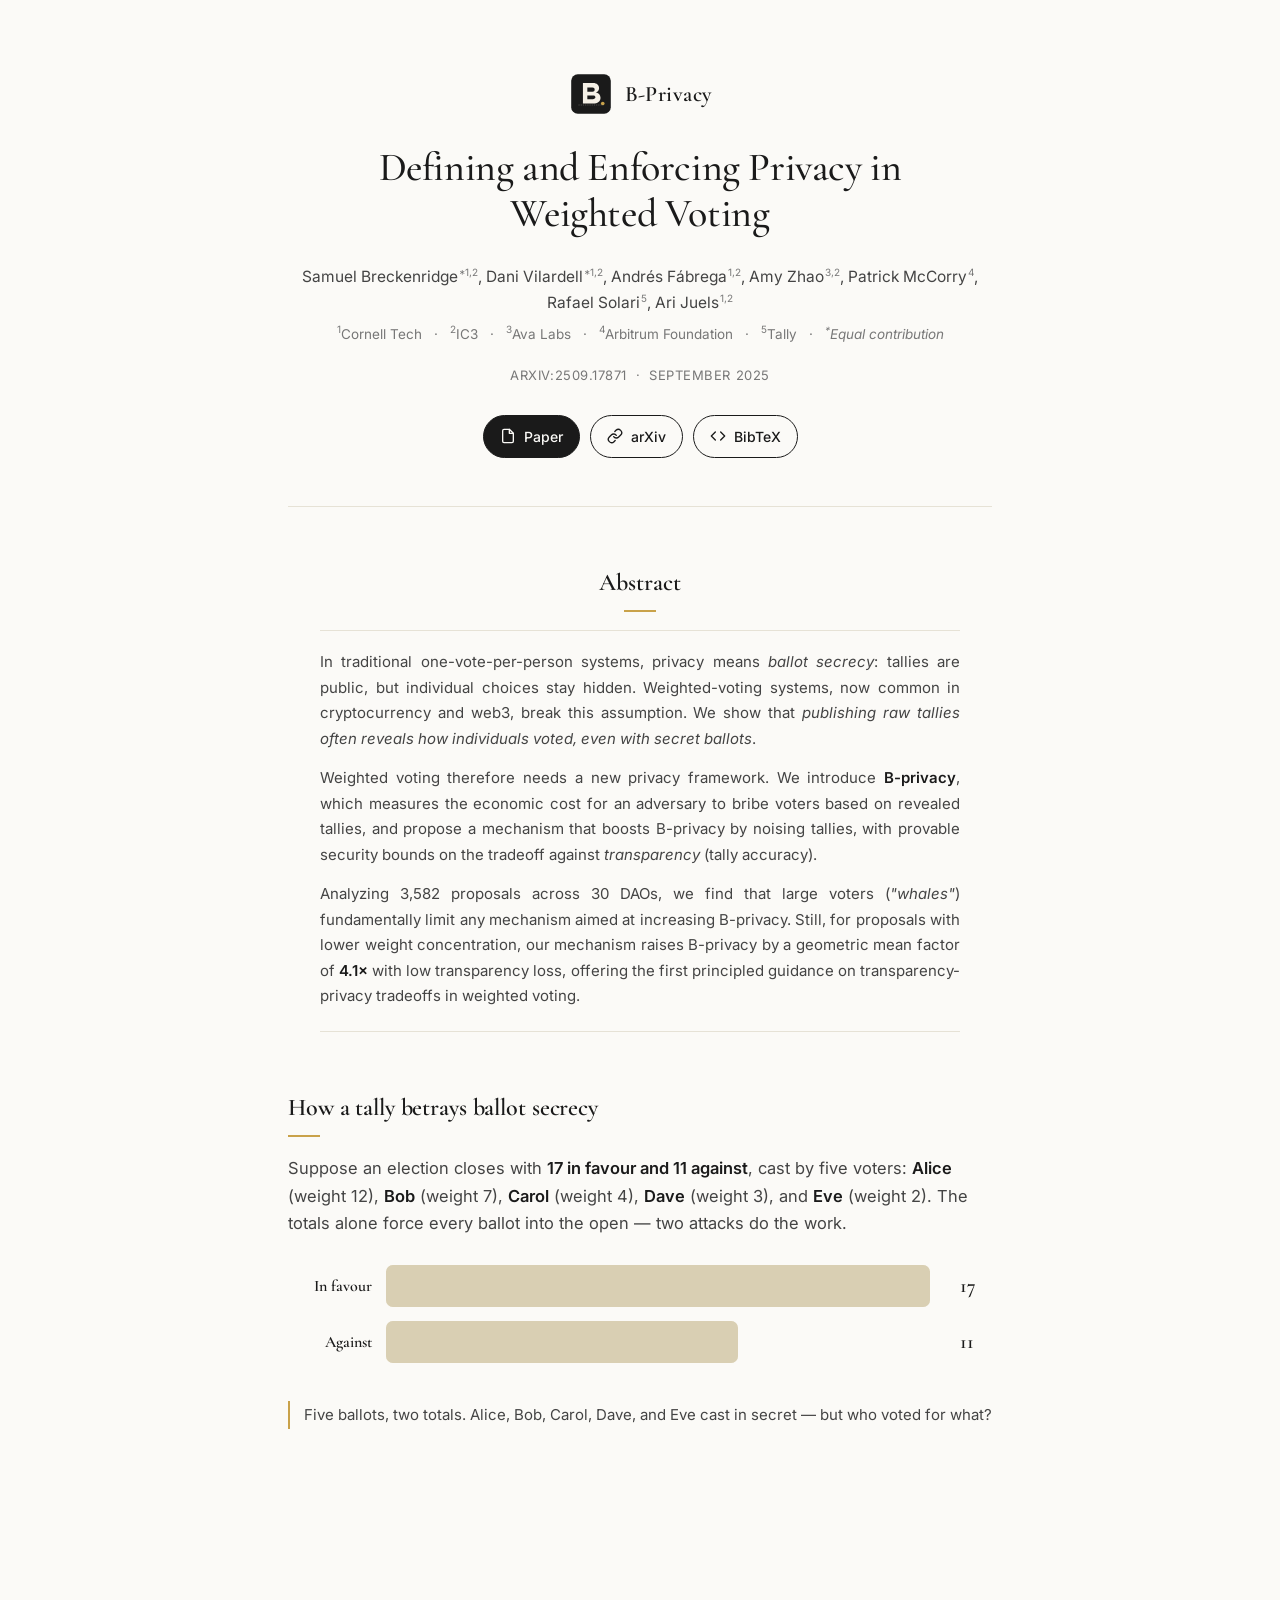
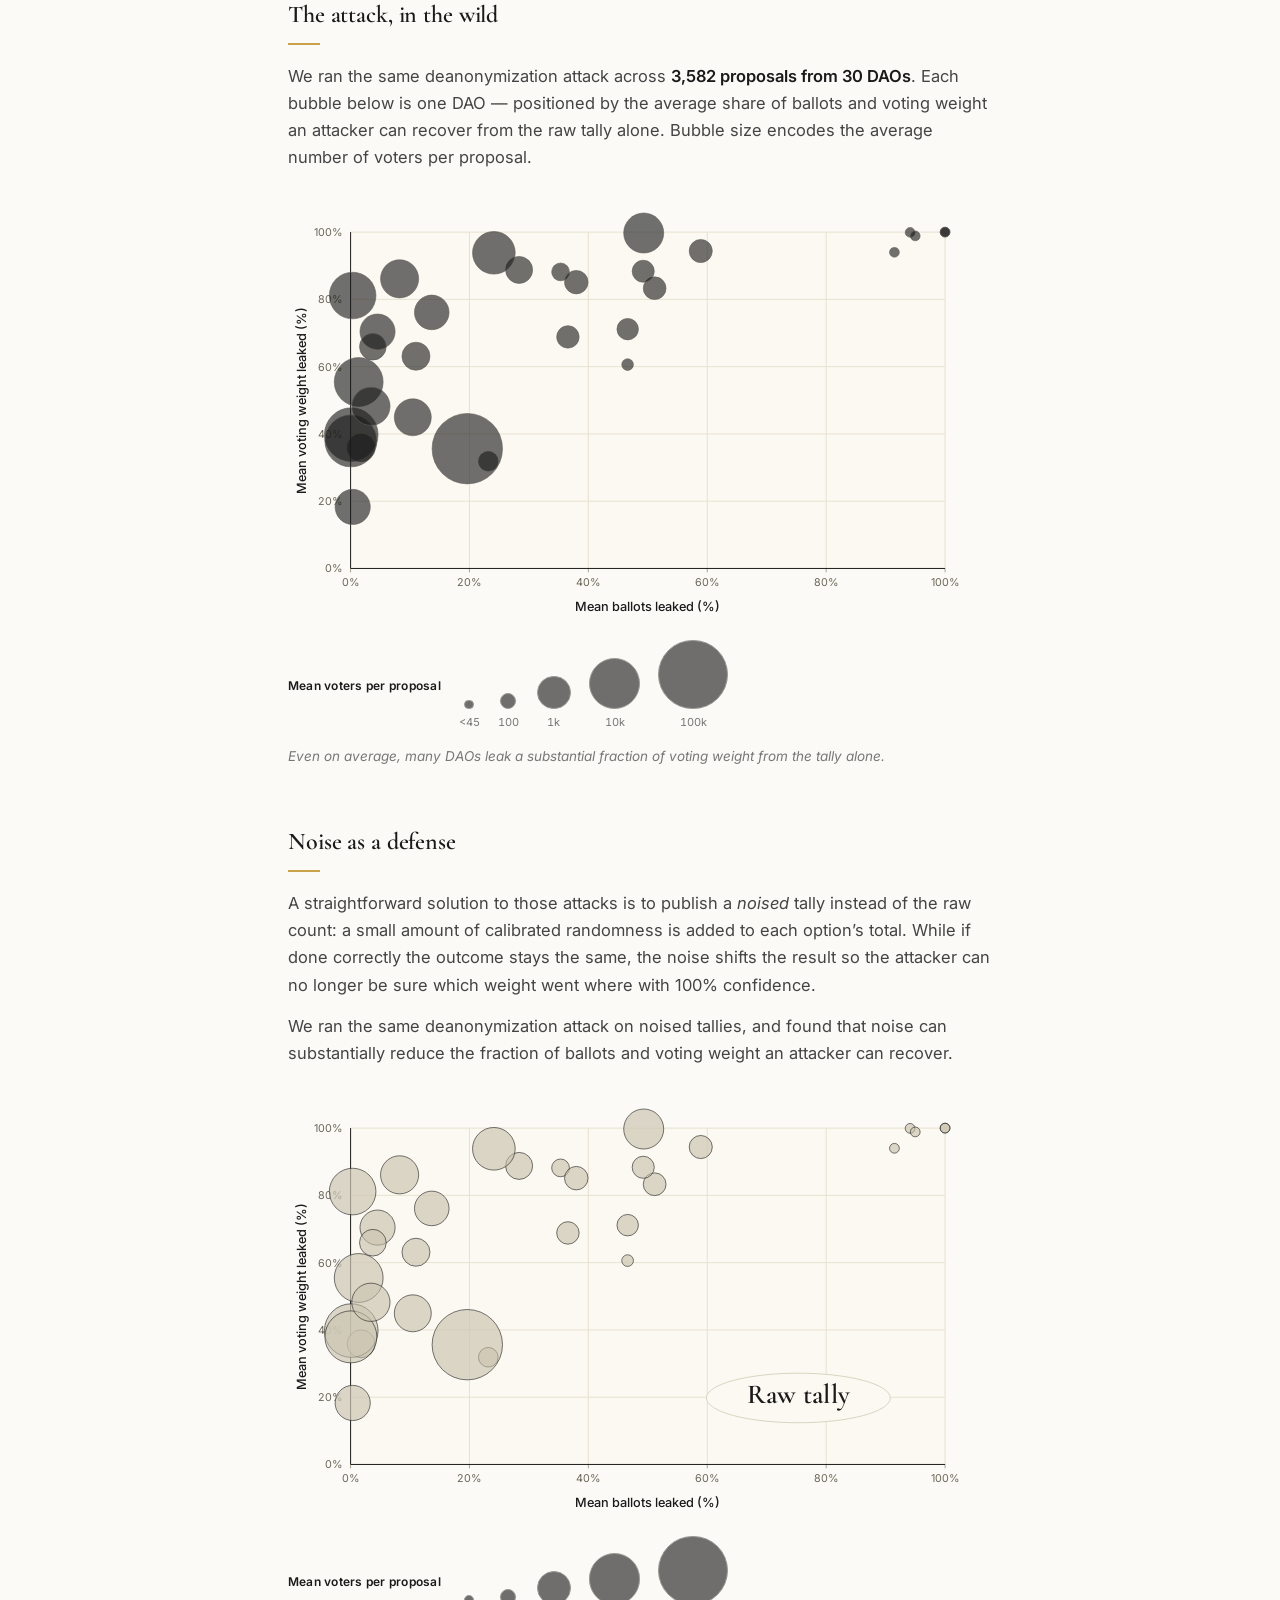
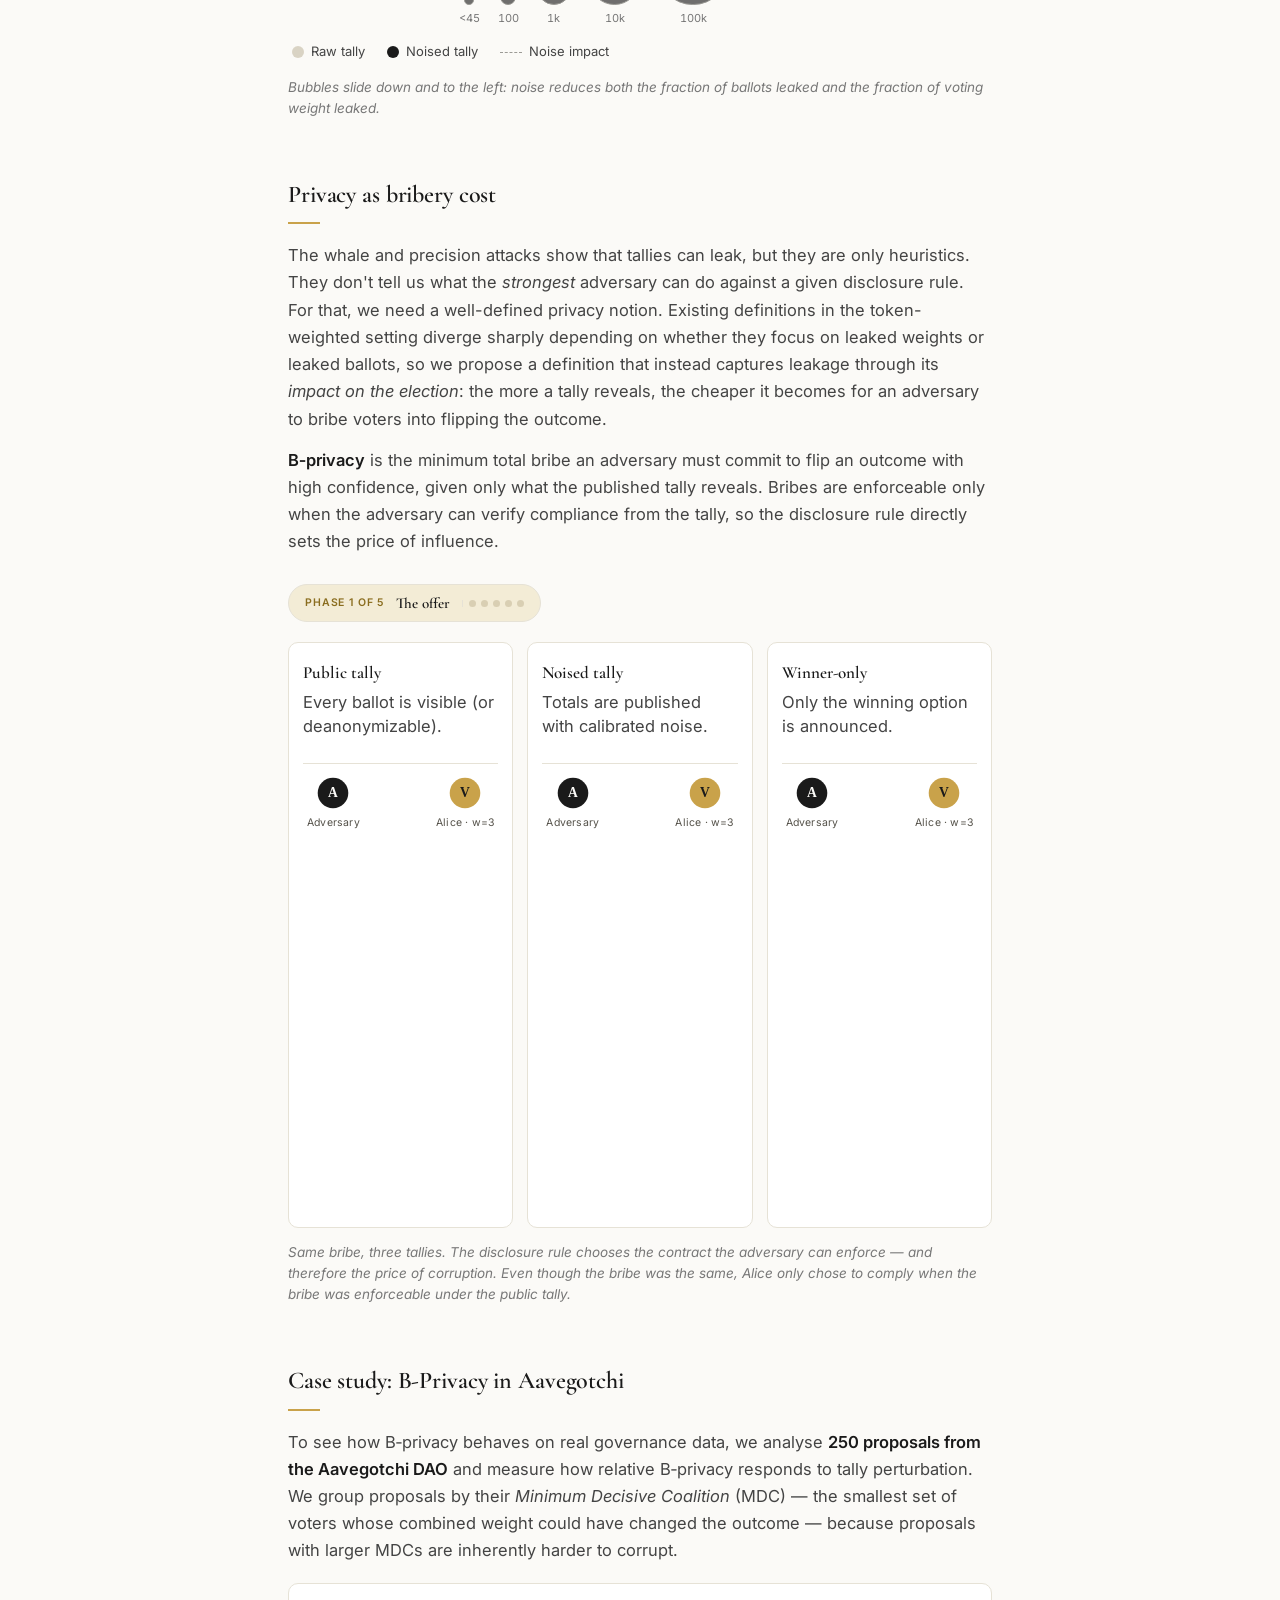
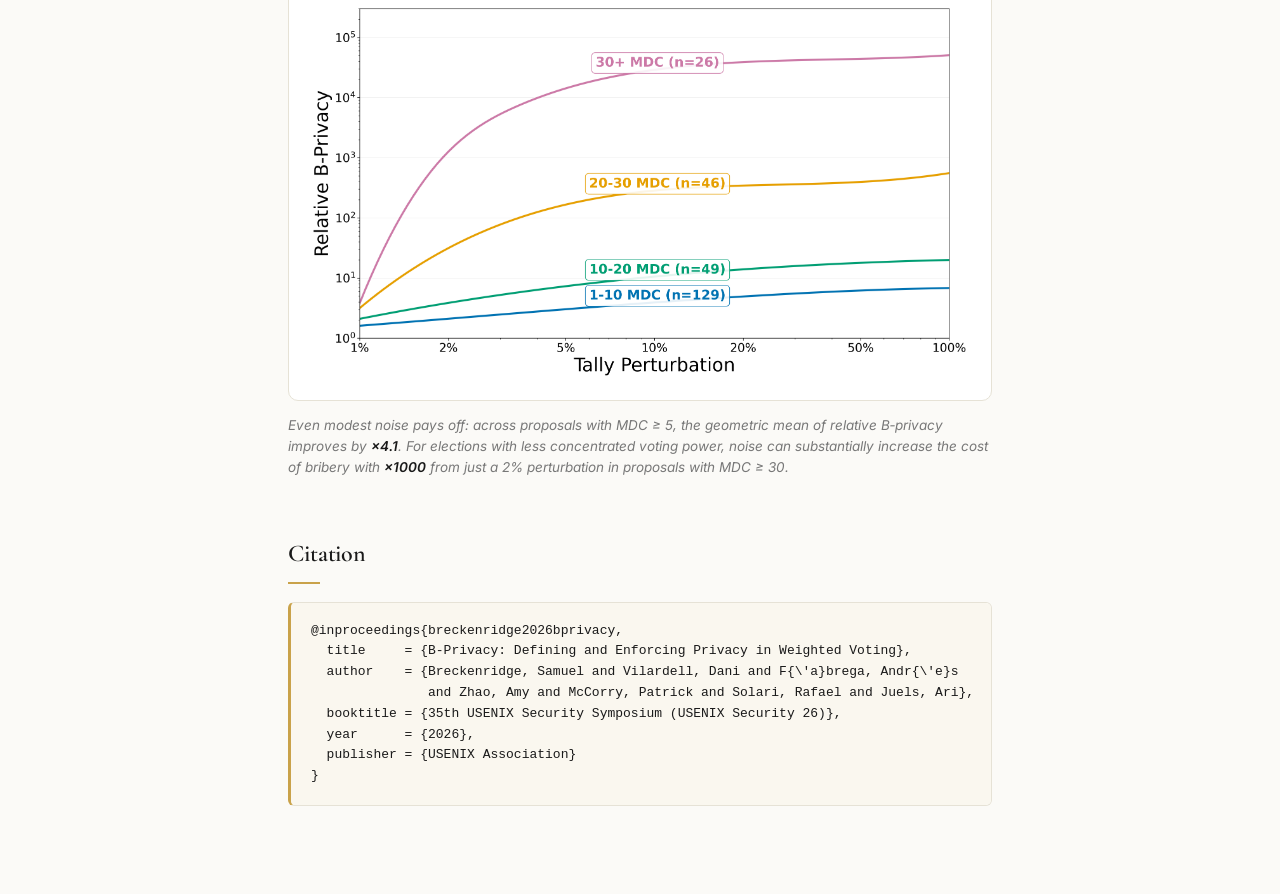
==== commit c81be976: "update: landing page draft" ====
--- a/b-privacy/index.html
+++ b/b-privacy/index.html
@@ -341,19 +341,15 @@
 
     <section class="section" id="bibtex">
       <h2>Citation</h2>
-      <pre class="bibtex"><code>@article{breckenridge2025bprivacy,
-  title   = {B-Privacy: Defining and Enforcing Privacy in Weighted Voting},
-  author  = {Breckenridge, Samuel and Vilardell, Dani and F{\'a}brega, Andr{\'e}s
-             and Zhao, Amy and McCorry, Patrick and Solari, Rafael and Juels, Ari},
-  journal = {arXiv preprint arXiv:2509.17871},
-  year    = {2025}
+      <pre class="bibtex"><code>@inproceedings{breckenridge2026bprivacy,
+  title     = {B-Privacy: Defining and Enforcing Privacy in Weighted Voting},
+  author    = {Breckenridge, Samuel and Vilardell, Dani and F{\'a}brega, Andr{\'e}s
+               and Zhao, Amy and McCorry, Patrick and Solari, Rafael and Juels, Ari},
+  booktitle = {35th USENIX Security Symposium (USENIX Security 26)},
+  year      = {2026},
+  publisher = {USENIX Association}
 }</code></pre>
     </section>
 
-    <footer class="footer">
-      <p>&copy; 2025 The B&#8209;Privacy authors &middot; Released under CC&#8209;BY&#8209;4.0</p>
-    </footer>
-
-  </main>
 </body>
 </html>
--- a/b-privacy/style.css
+++ b/b-privacy/style.css
@@ -45,7 +45,7 @@
 .page {
   max-width: var(--max);
   margin: 0 auto;
-  padding: 72px 28px 96px;
+  padding: 72px 28px 32px;
 }
 
 /* ---------- Hero ---------- */
@@ -308,18 +308,6 @@
   color: var(--ink);
 }
 .bibtex code { font-family: inherit; }
-
-/* ---------- Footer ---------- */
-
-.footer {
-  text-align: center;
-  padding-top: 40px;
-  margin-top: 64px;
-  border-top: 1px solid var(--rule);
-  color: var(--muted);
-  font-size: 13px;
-}
-.footer p { margin: 0; }
 
 /* ---------- Deanonymize Demo ---------- */
 
@@ -1040,7 +1028,7 @@
 /* ---------- Responsive ---------- */
 
 @media (max-width: 560px) {
-  .page { padding: 48px 20px 72px; }
+  .page { padding: 48px 20px 32px; }
   .hero { padding-bottom: 36px; margin-bottom: 40px; }
   .section { margin: 44px 0; }
   .btn { padding: 8px 14px; font-size: 13.5px; }
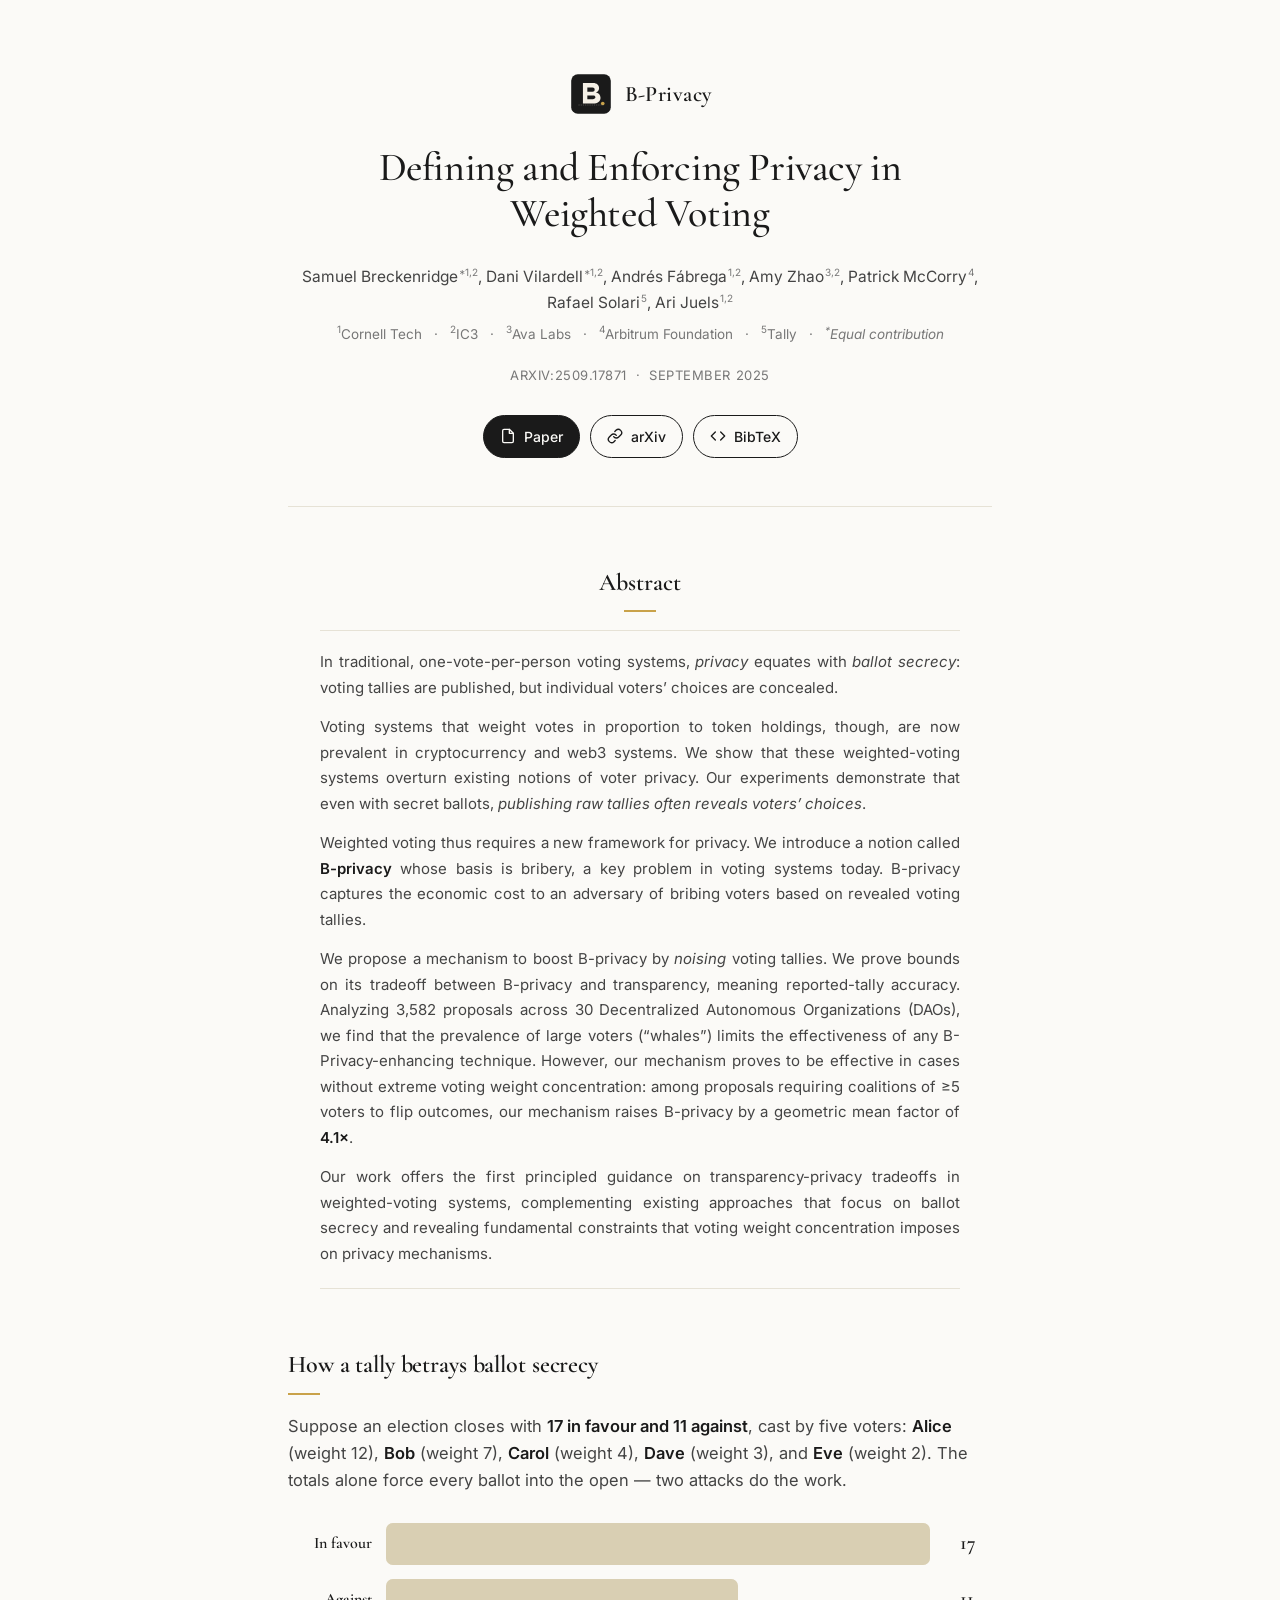
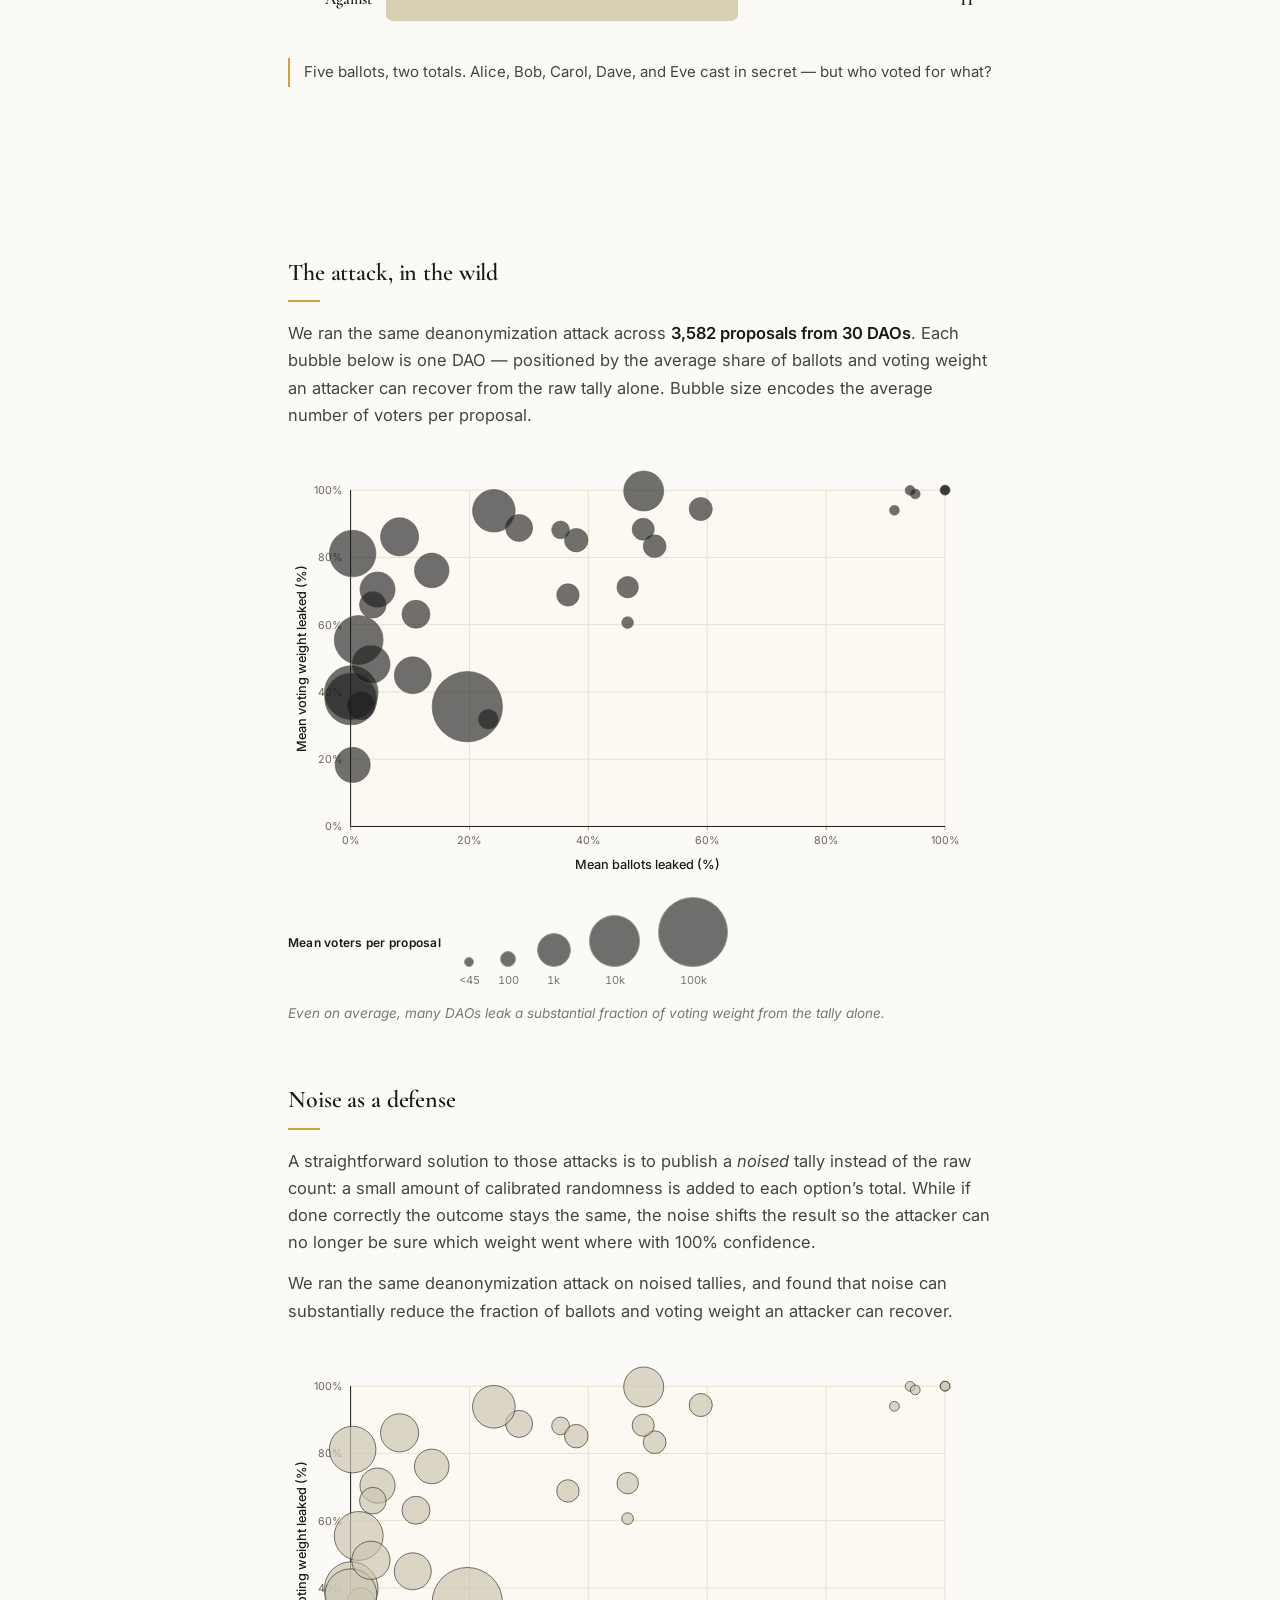
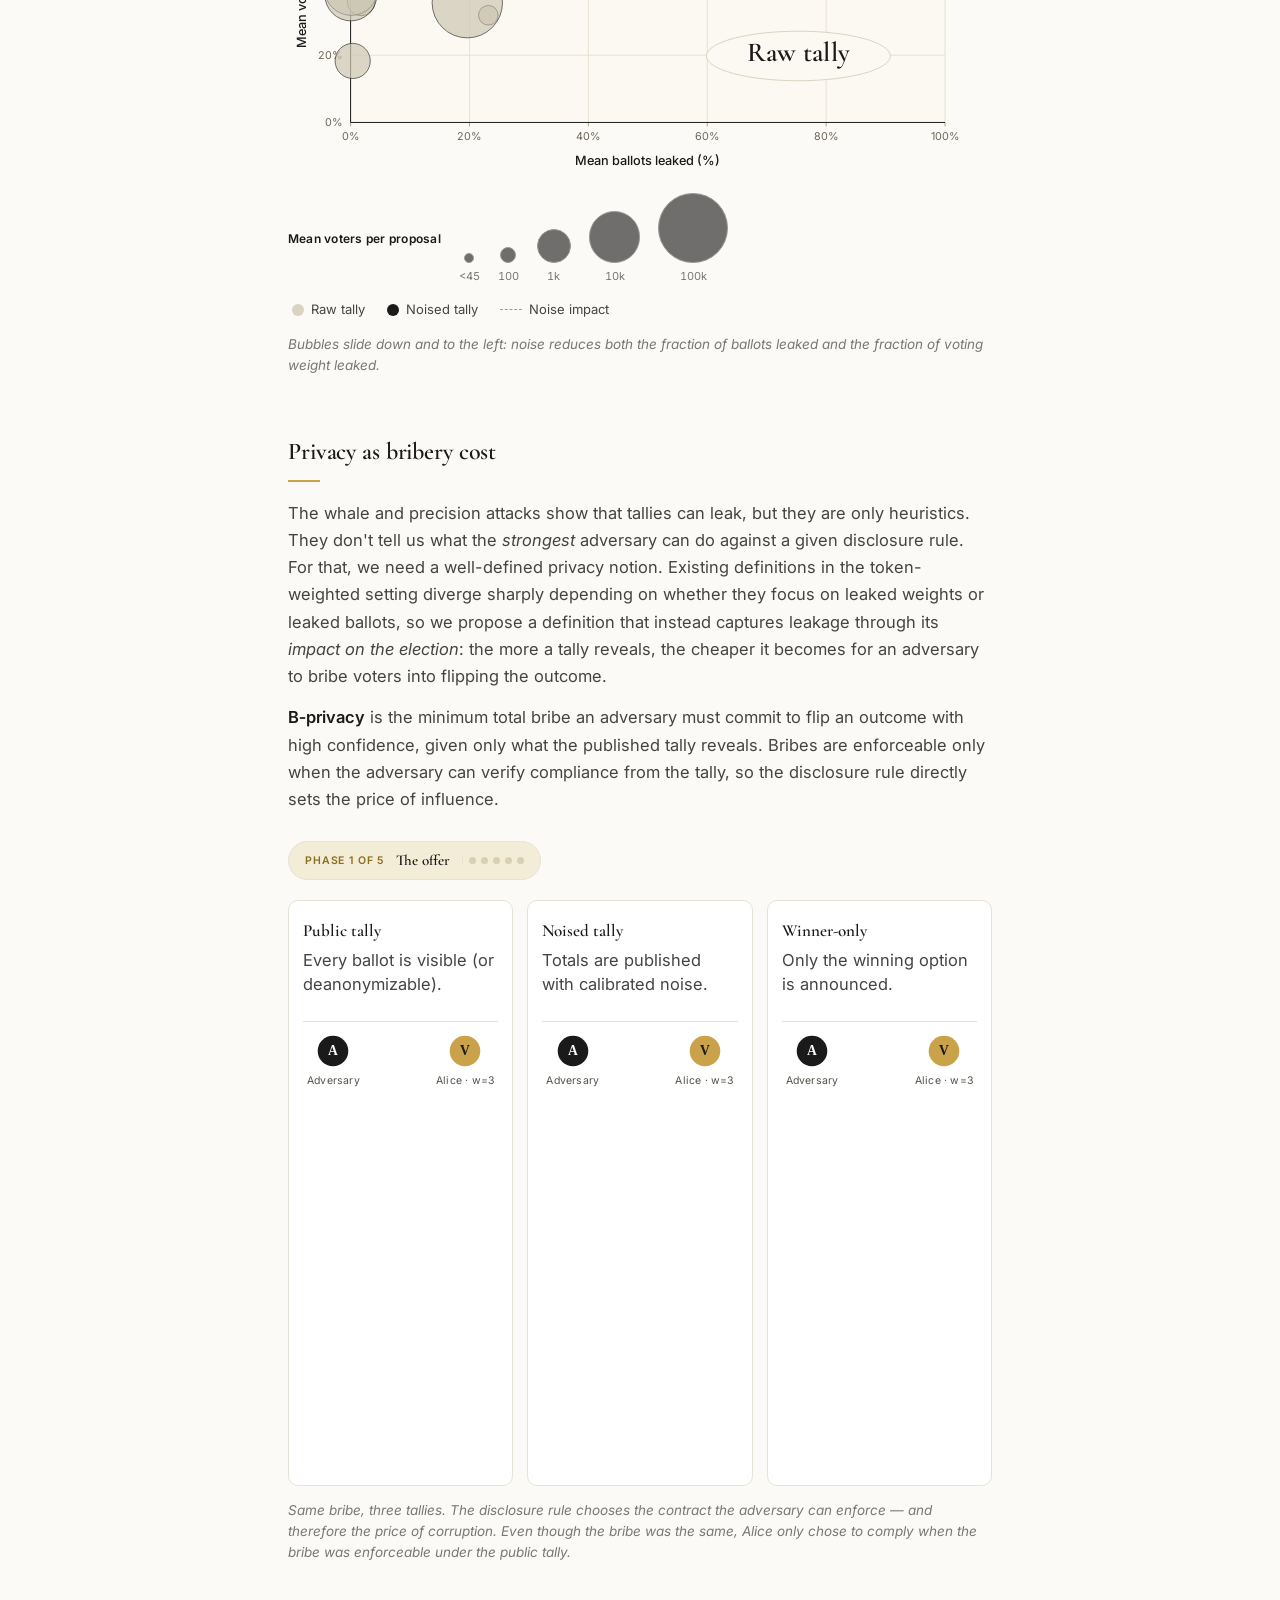
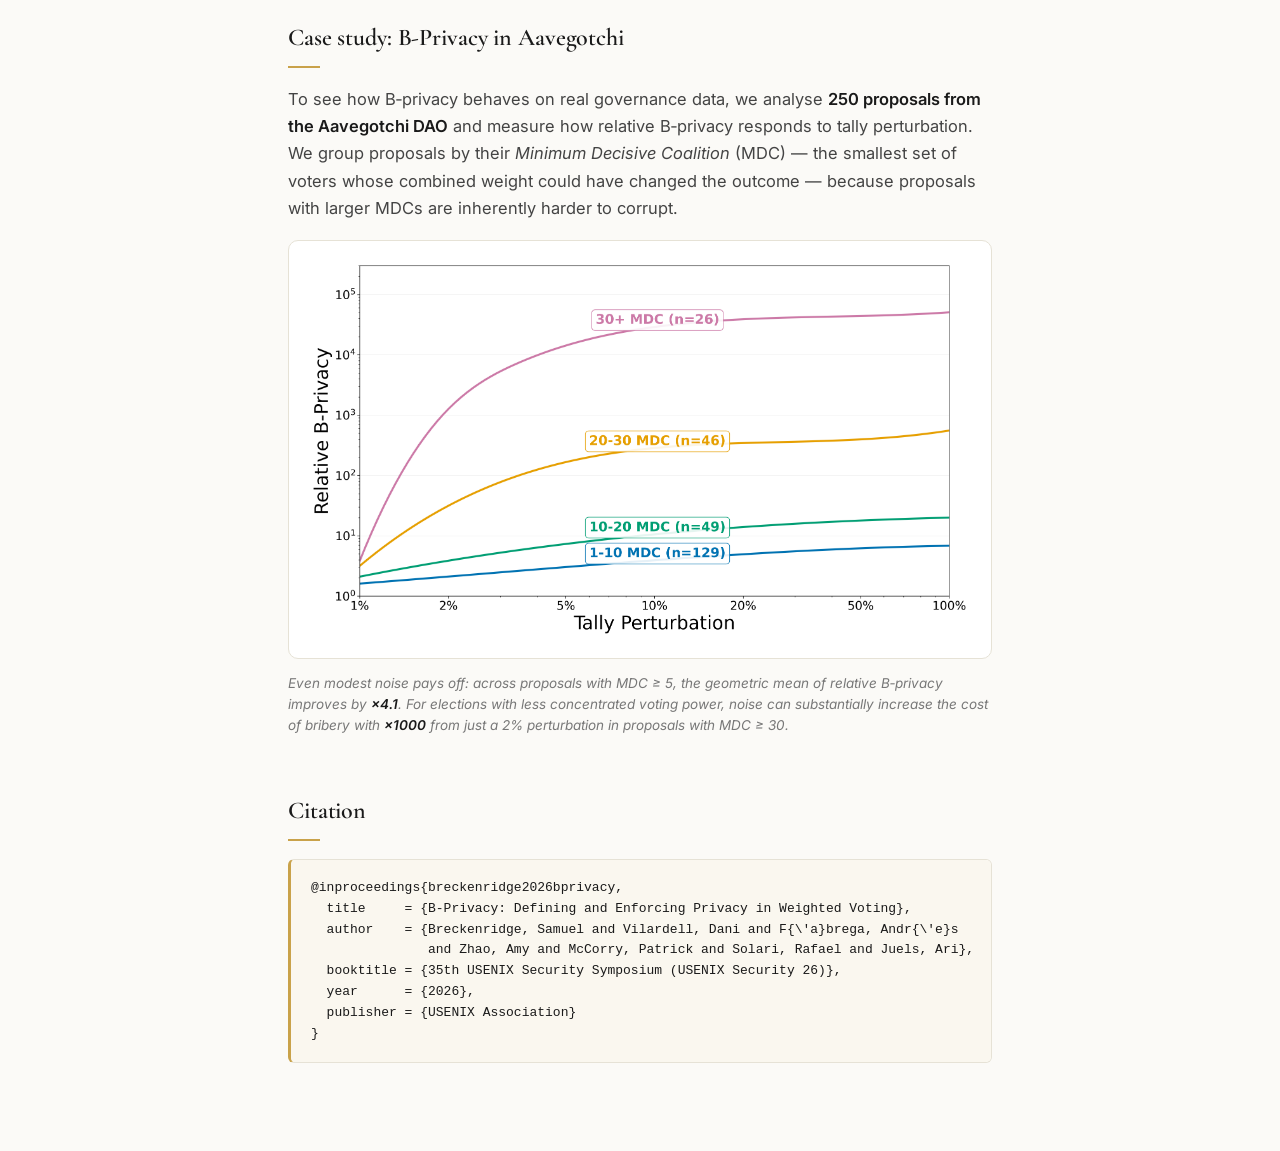
==== commit 2362b215: "update: landing page finished" ====
--- a/b-privacy/index.html
+++ b/b-privacy/index.html
@@ -66,16 +66,31 @@
     <section class="section abstract">
     <h2>Abstract</h2>
     <div class="abstract-body">
-    <p>
-      In traditional one-vote-per-person systems, privacy means <em>ballot secrecy</em>: tallies are public, but individual choices stay hidden. Weighted-voting systems, now common in cryptocurrency and web3, break this assumption. We show that <em>publishing raw tallies often reveals how individuals voted, even with secret ballots</em>.
+    <!-- <p>
+      In traditional one-vote-per-person voting systems, privacy means <em>ballot secrecy</em>: tallies are public, but individual choices stay hidden. Weighted-voting systems, now common in cryptocurrency and web3, break this assumption. We show that <em>publishing raw tallies often reveals how individuals voted, even with secret ballots</em>.
     </p>
     <p>
       Weighted voting therefore needs a new privacy framework. We introduce <strong>B-privacy</strong>, which measures the economic cost for an adversary to bribe voters based on revealed tallies, and propose a mechanism that boosts B-privacy by noising tallies, with provable security bounds on the tradeoff against <em>transparency</em> (tally accuracy).
     </p>
     <p>
       Analyzing 3,582 proposals across 30 DAOs, we find that large voters (<em>"whales"</em>) fundamentally limit any mechanism aimed at increasing B-privacy. Still, for proposals with lower weight concentration, our mechanism raises B-privacy by a geometric mean factor of <strong>4.1×</strong> with low transparency loss, offering the first principled guidance on transparency-privacy tradeoffs in weighted voting.
-    </p>
-    </div>
+    </p> -->
+    <p>
+    In traditional, one-vote-per-person voting systems, <em>privacy</em> equates with <em>ballot secrecy</em>: voting tallies are published, but individual voters’ choices are concealed.
+    </p>
+    <p>
+    Voting systems that weight votes in proportion to token holdings, though, are now prevalent in cryptocurrency and web3 systems. We show that these weighted-voting systems overturn existing notions of voter privacy. Our experiments demonstrate that even with secret ballots, <em>publishing raw tallies often reveals voters’ choices</em>.
+    </p>
+    <p>
+    Weighted voting thus requires a new framework for privacy. We introduce a notion called <strong>B-privacy</strong> whose basis is bribery, a key problem in voting systems today. B-privacy captures the economic cost to an adversary of bribing voters based on revealed voting tallies.
+    </p>
+    <p>
+    We propose a mechanism to boost B-privacy by <em>noising</em> voting tallies. We prove bounds on its tradeoff between B-privacy and transparency, meaning reported-tally accuracy. Analyzing 3,582 proposals across 30 Decentralized Autonomous Organizations (DAOs), we find that the prevalence of large voters (“whales”) limits the effectiveness of any B-Privacy-enhancing technique. However, our mechanism proves to be effective in cases without extreme voting weight concentration: among proposals requiring coalitions of ≥5 voters to flip outcomes, our mechanism raises B-privacy by a geometric mean factor of <strong>4.1×</strong>.
+    </p>
+    <p>
+    Our work offers the first principled guidance on transparency-privacy tradeoffs in weighted-voting systems, complementing existing approaches that focus on ballot secrecy and revealing fundamental constraints that voting weight concentration imposes on privacy mechanisms.
+    </p>
+  </div>
       <!-- <p>
         Weighted-voting systems underpin governance in DAOs and other
         blockchain-based platforms. Conventional ballot secrecy is not
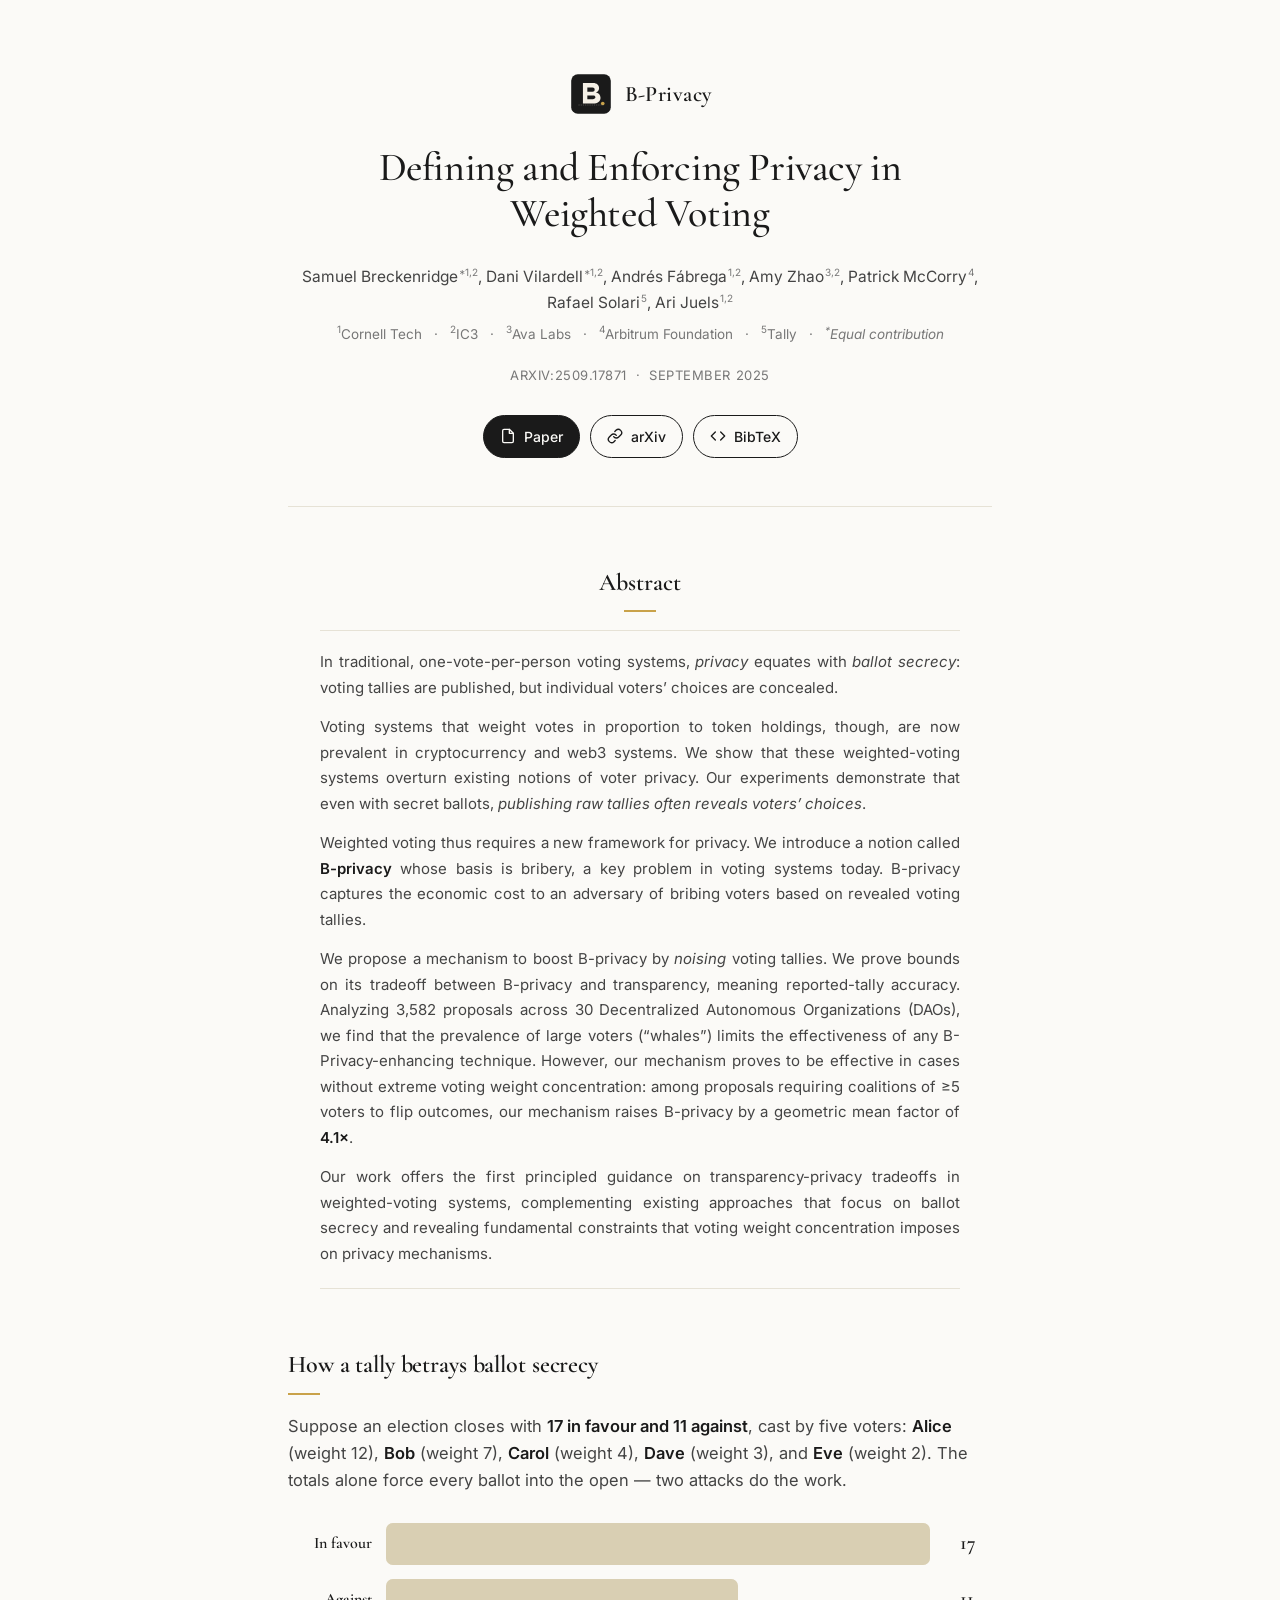
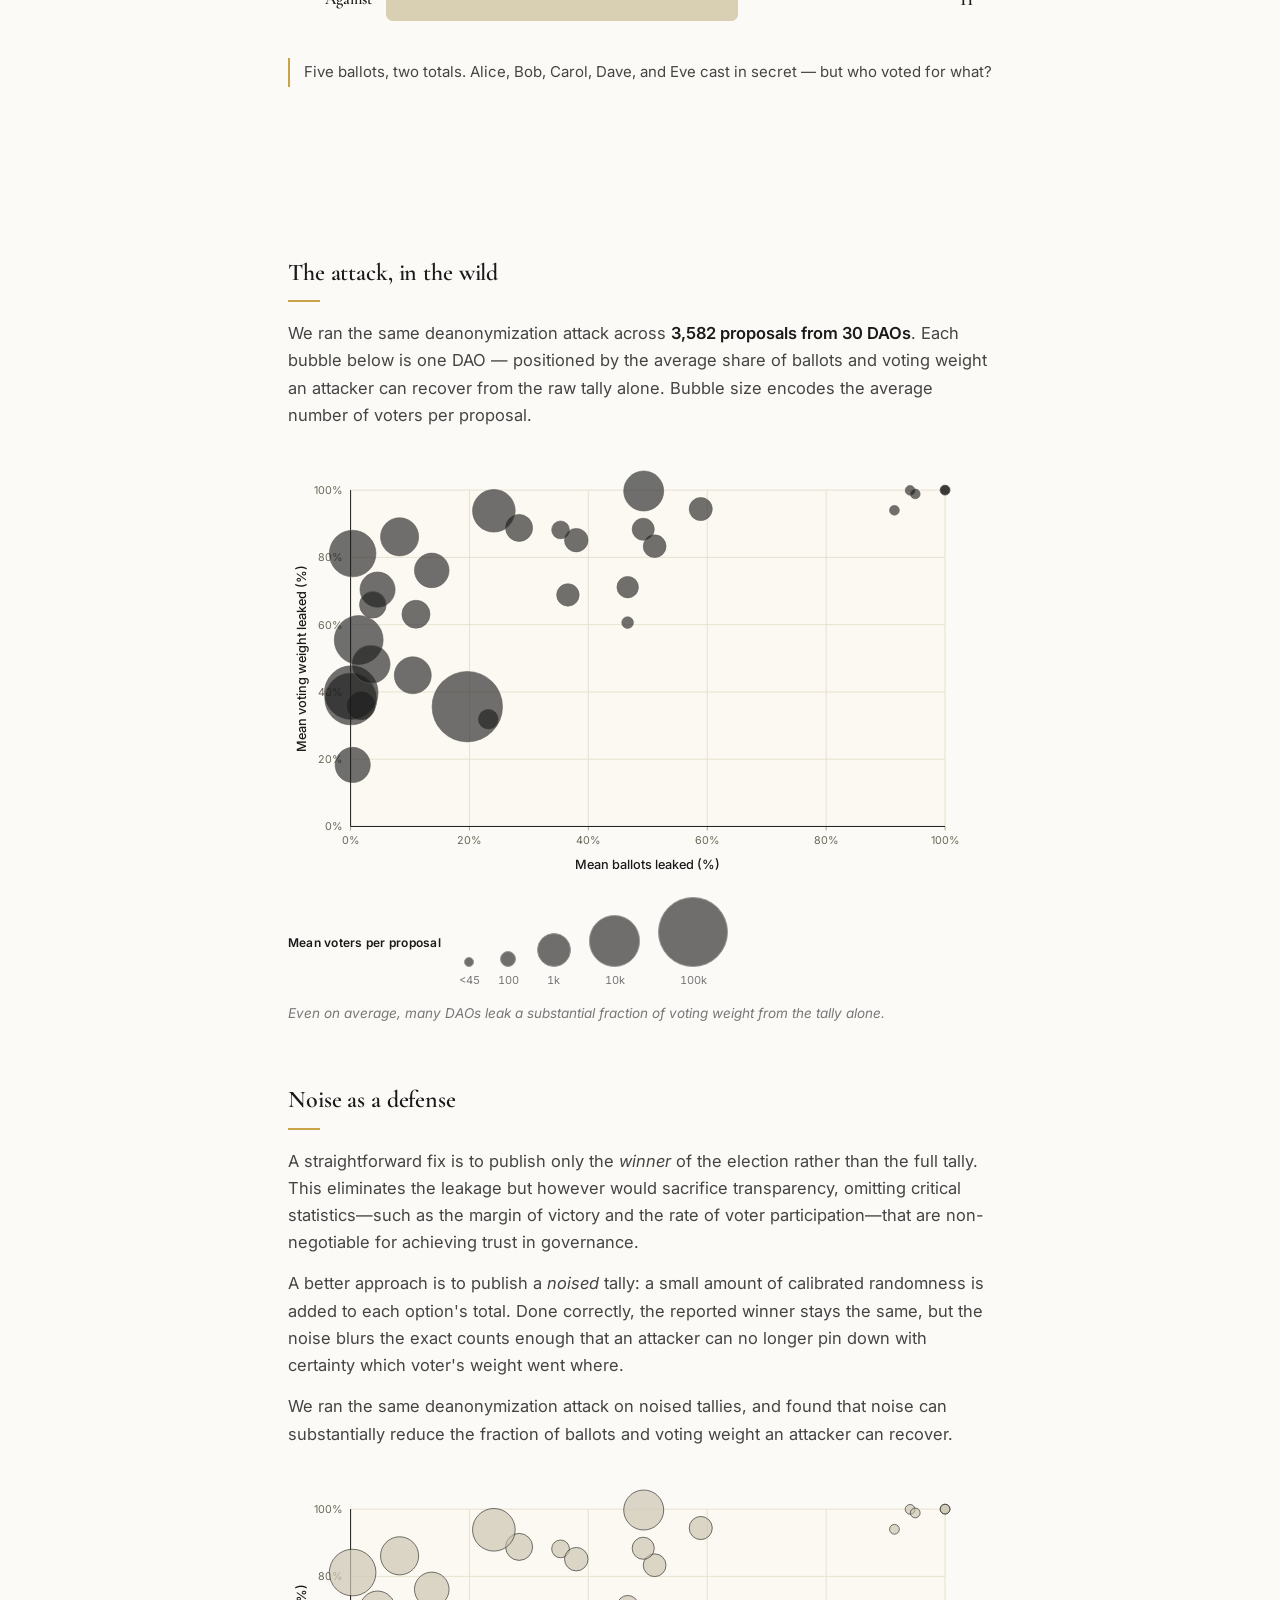
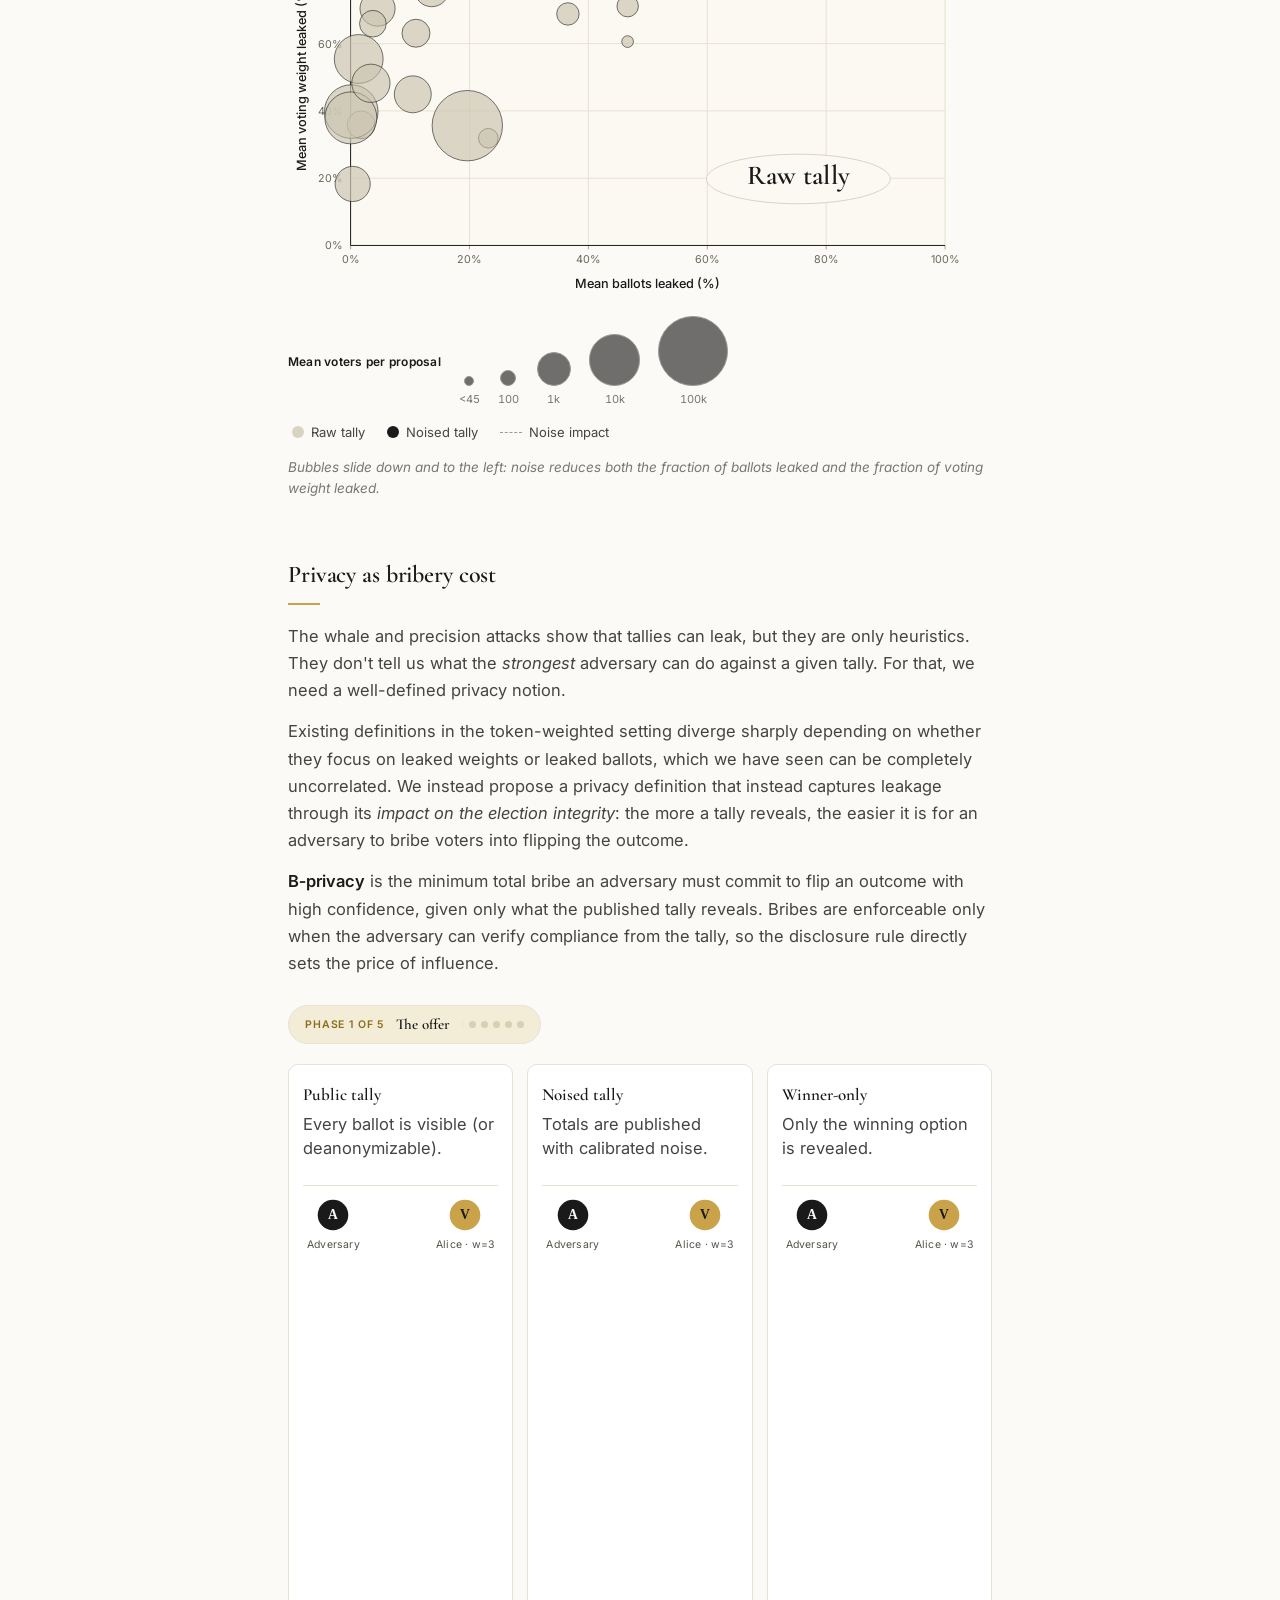
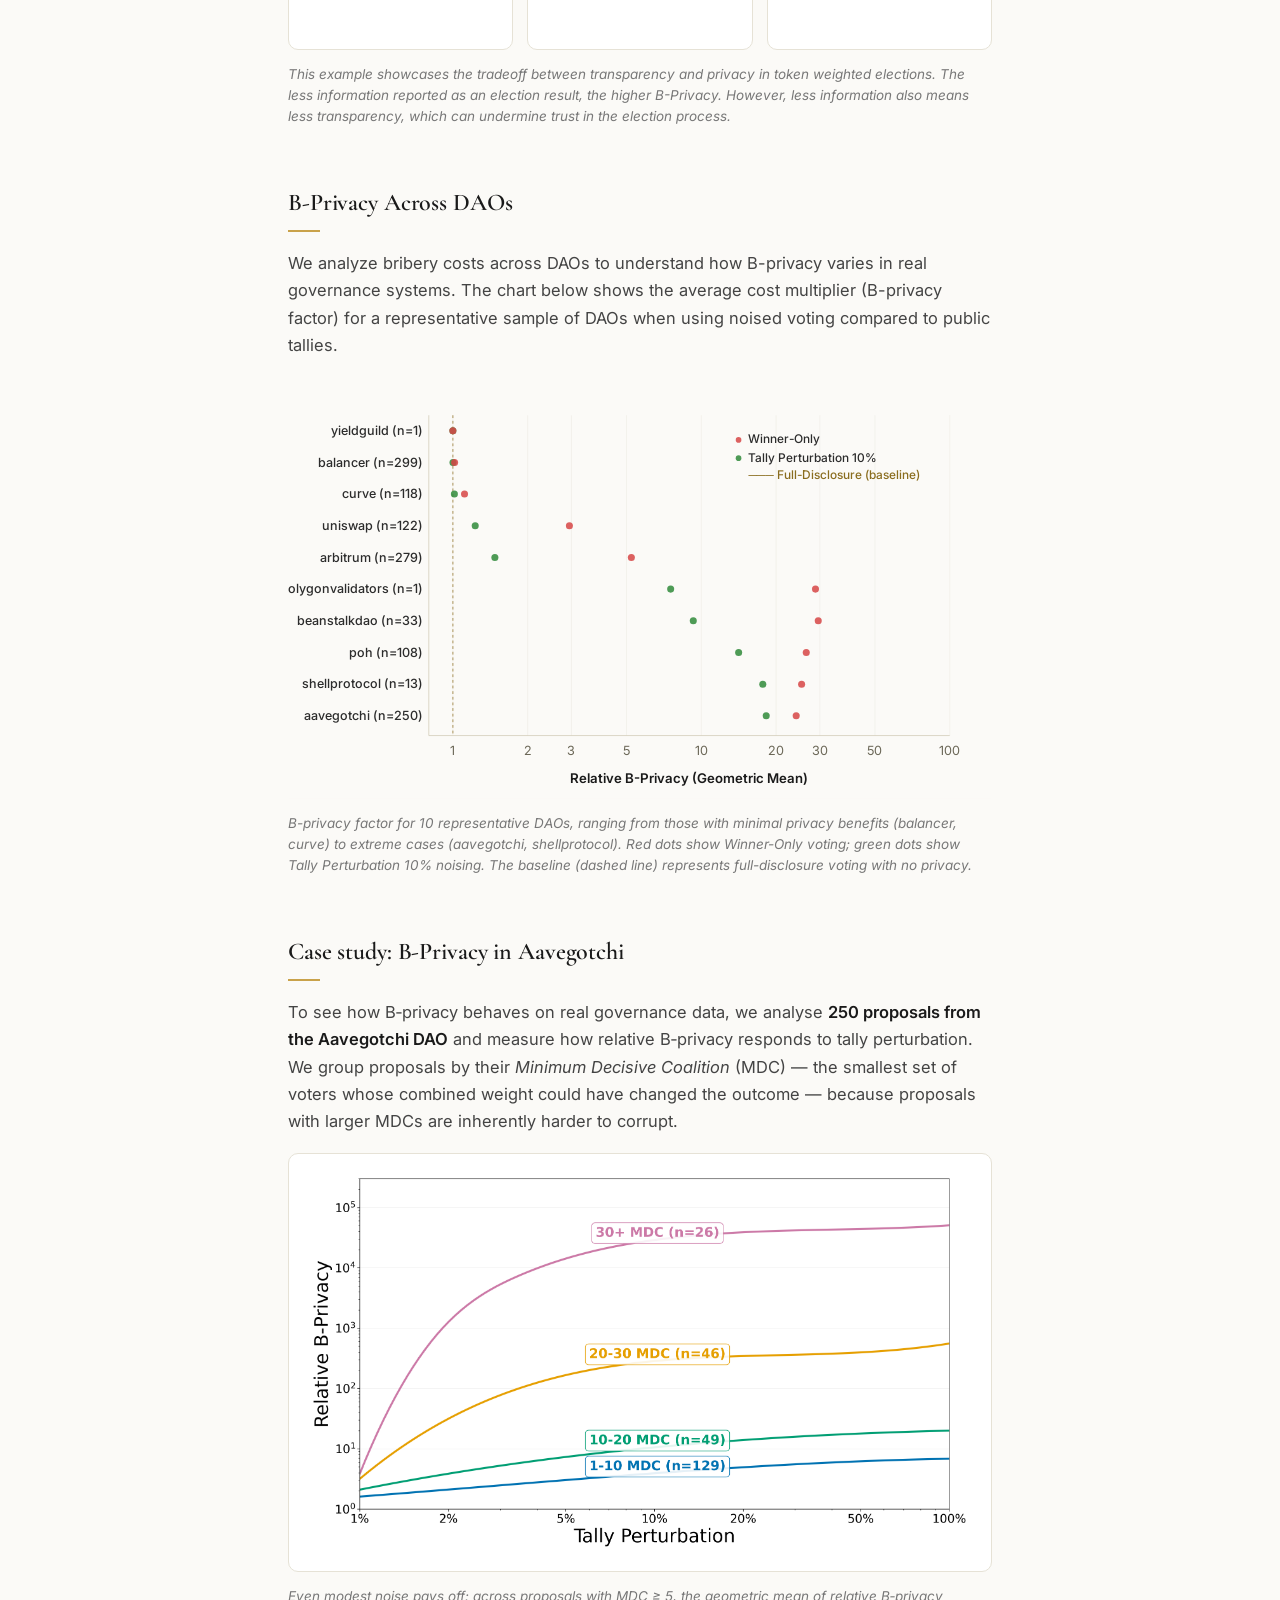
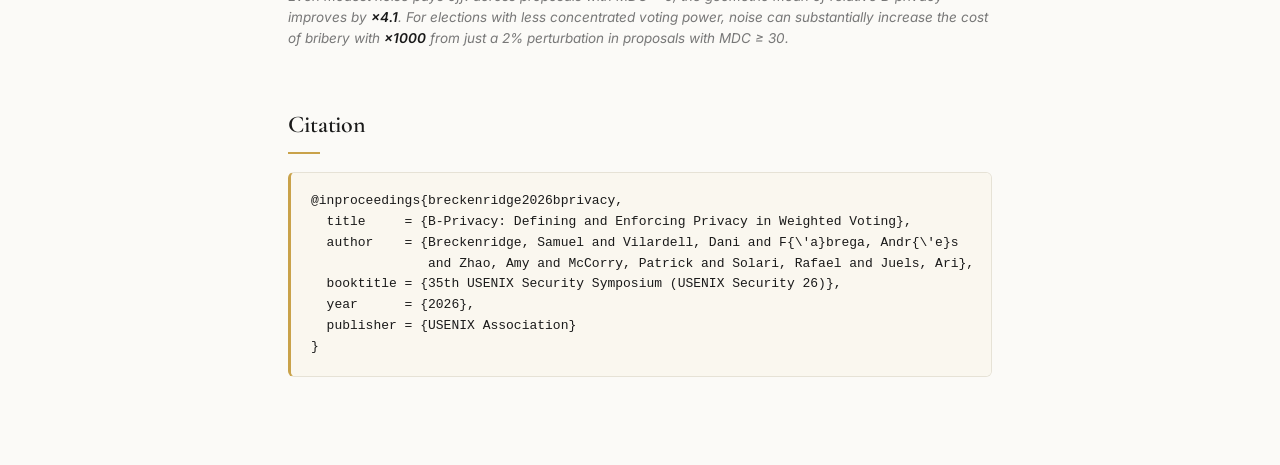
==== commit 7fa4b234: "update: new plot added" ====
--- a/b-privacy/index.html
+++ b/b-privacy/index.html
@@ -14,6 +14,7 @@
   <script src="plot_data.js" defer></script>
   <script src="plots.js" defer></script>
   <script src="bprivacy_game.js" defer></script>
+  <script src="dao_plot.js" defer></script>
 </head>
 <body>
   <main class="page">
@@ -189,11 +190,10 @@
     <section class="section" id="noise-defense">
       <h2>Noise as a defense</h2>
       <p>
-        A straightforward solution to those attacks is to publish a <em>noised</em> tally instead of the
-        raw count: a small amount of calibrated randomness is added to
-        each option&rsquo;s total. While if done correctly the outcome stays the same,
-        the noise shifts the result so the attacker can no longer
-        be sure which weight went where with 100% confidence.
+          A straightforward fix is to publish only the <em>winner</em> of the election rather than the full tally. This eliminates the leakage but however would sacrifice transparency, omitting critical statistics—such as the margin of victory and the rate of voter participation—that are non-negotiable for achieving trust in governance.
+      </p>
+      <p>
+          A better approach is to publish a <em>noised</em> tally: a small amount of calibrated randomness is added to each option's total. Done correctly, the reported winner stays the same, but the noise blurs the exact counts enough that an attacker can no longer pin down with certainty which voter's weight went where.
       </p>
       <p>
         We ran the same deanonymization attack on noised tallies, and found that noise 
@@ -221,7 +221,10 @@
     <section class="section" id="bprivacy-game">
       <h2>Privacy as bribery cost</h2>
       <p>
-        The whale and precision attacks show that tallies can leak, but they are only heuristics. They don't tell us what the <em>strongest</em> adversary can do against a given disclosure rule. For that, we need a well-defined privacy notion. Existing definitions in the token-weighted setting diverge sharply depending on whether they focus on leaked weights or leaked ballots, so we propose a definition that instead captures leakage through its <em>impact on the election</em>: the more a tally reveals, the cheaper it becomes for an adversary to bribe voters into flipping the outcome.
+        The whale and precision attacks show that tallies can leak, but they are only heuristics. They don't tell us what the <em>strongest</em> adversary can do against a given tally. For that, we need a well-defined privacy notion. 
+      </p>
+      <p>
+        Existing definitions in the token-weighted setting diverge sharply depending on whether they focus on leaked weights or leaked ballots, which we have seen can be completely uncorrelated. We instead propose a privacy definition that instead captures leakage through its <em>impact on the election integrity</em>: the more a tally reveals, the easier it is for an adversary to bribe voters into flipping the outcome.
       </p>
       <p>
         <strong>B&#8209;privacy</strong> is the minimum total bribe an adversary must commit to flip an outcome with high confidence, given only what the published tally reveals. Bribes are enforceable only when the adversary can verify compliance from the tally, so the disclosure rule directly sets the price of influence.
@@ -288,7 +291,7 @@
           <article class="bribe-cell" data-mode="private">
             <header>
               <h3>Winner&#8209;only</h3>
-              <p class="bribe-sub">Only the winning option is announced.</p>
+              <p class="bribe-sub">Only the winning option is revealed.</p>
             </header>
             <div class="actors">
               <div class="actor actor-adv">
@@ -310,11 +313,21 @@
       </div>
 
       <p class="caption">
-        Same bribe, three tallies. The disclosure rule chooses the
-        contract the adversary can enforce &mdash; and therefore the price
-        of corruption. Even though the bribe was the same, Alice only chose to comply
-        when the bribe was enforceable under the public tally. 
-      </p>
+        This example showcases the tradeoff between transparency and privacy in token weighted elections. The less information reported as an election result, the higher B-Privacy. However, less information also means less transparency, which can undermine trust in the election process.
+      </p>
+    </section>
+
+    <section class="section" id="dao-comparison">
+      <h2>B&#8209;Privacy Across DAOs</h2>
+      <p>
+        We analyze bribery costs across DAOs to understand how B-privacy varies in real governance systems. The chart below shows the average cost multiplier (B-privacy factor) for a representative sample of DAOs when using noised voting compared to public tallies.
+      </p>
+      <div class="dao-plot-wrap">
+        <div class="dao-plot" id="dao-chart"></div>
+        <p class="caption">
+          B-privacy factor for 10 representative DAOs, ranging from those with minimal privacy benefits (balancer, curve) to extreme cases (aavegotchi, shellprotocol). Red dots show Winner-Only voting; green dots show Tally Perturbation 10% noising. The baseline (dashed line) represents full-disclosure voting with no privacy.
+        </p>
+      </div>
     </section>
 
 
--- a/b-privacy/style.css
+++ b/b-privacy/style.css
@@ -308,6 +308,63 @@
   color: var(--ink);
 }
 .bibtex code { font-family: inherit; }
+
+/* ---------- DAO Comparison Plot ---------- */
+
+.dao-plot-wrap {
+  margin-top: 14px;
+  margin-bottom: 0;
+}
+
+.dao-plot {
+  width: 100%;
+}
+
+.dao-plot svg {
+  width: 100%;
+  height: auto;
+  display: block;
+}
+
+.dao-plot-wrap .caption {
+  margin-top: -24px;
+  margin-bottom: 0;
+}
+
+.dao-axis-line { stroke: #cfc8b3; stroke-width: 1; }
+.dao-grid { stroke: #ece6d3; stroke-width: 1; stroke-dasharray: 2 3; }
+.dao-tick {
+  font-family: var(--sans);
+  font-size: 11px;
+  fill: #6b6757;
+}
+.dao-axis-title {
+  font-family: var(--sans);
+  font-size: 12px;
+  fill: var(--ink);
+  font-weight: 500;
+}
+.dao-bar {
+  fill: var(--accent);
+  transition: fill 200ms ease, opacity 200ms ease;
+}
+.dao-bar:hover {
+  fill: var(--accent-soft);
+  opacity: 0.9;
+}
+.dao-label {
+  font-family: var(--sans);
+  font-size: 10px;
+  fill: var(--ink-soft);
+  text-anchor: end;
+}
+.dao-value {
+  font-family: var(--sans);
+  font-size: 10px;
+  fill: var(--accent);
+  font-weight: 600;
+  text-anchor: middle;
+}
 
 /* ---------- Deanonymize Demo ---------- */
 
@@ -760,7 +817,9 @@
   border-radius: 50%;
   background: #d9cfb3;
   transition: background 250ms ease, transform 250ms ease;
-}
+  cursor: pointer;
+}
+.bribe-phase-dots .dot:hover { background: #c9a24a; transform: scale(1.2); }
 .bribe-phase-dots .dot.done { background: var(--accent-soft); }
 .bribe-phase-dots .dot.current { background: var(--accent); transform: scale(1.35); }
 
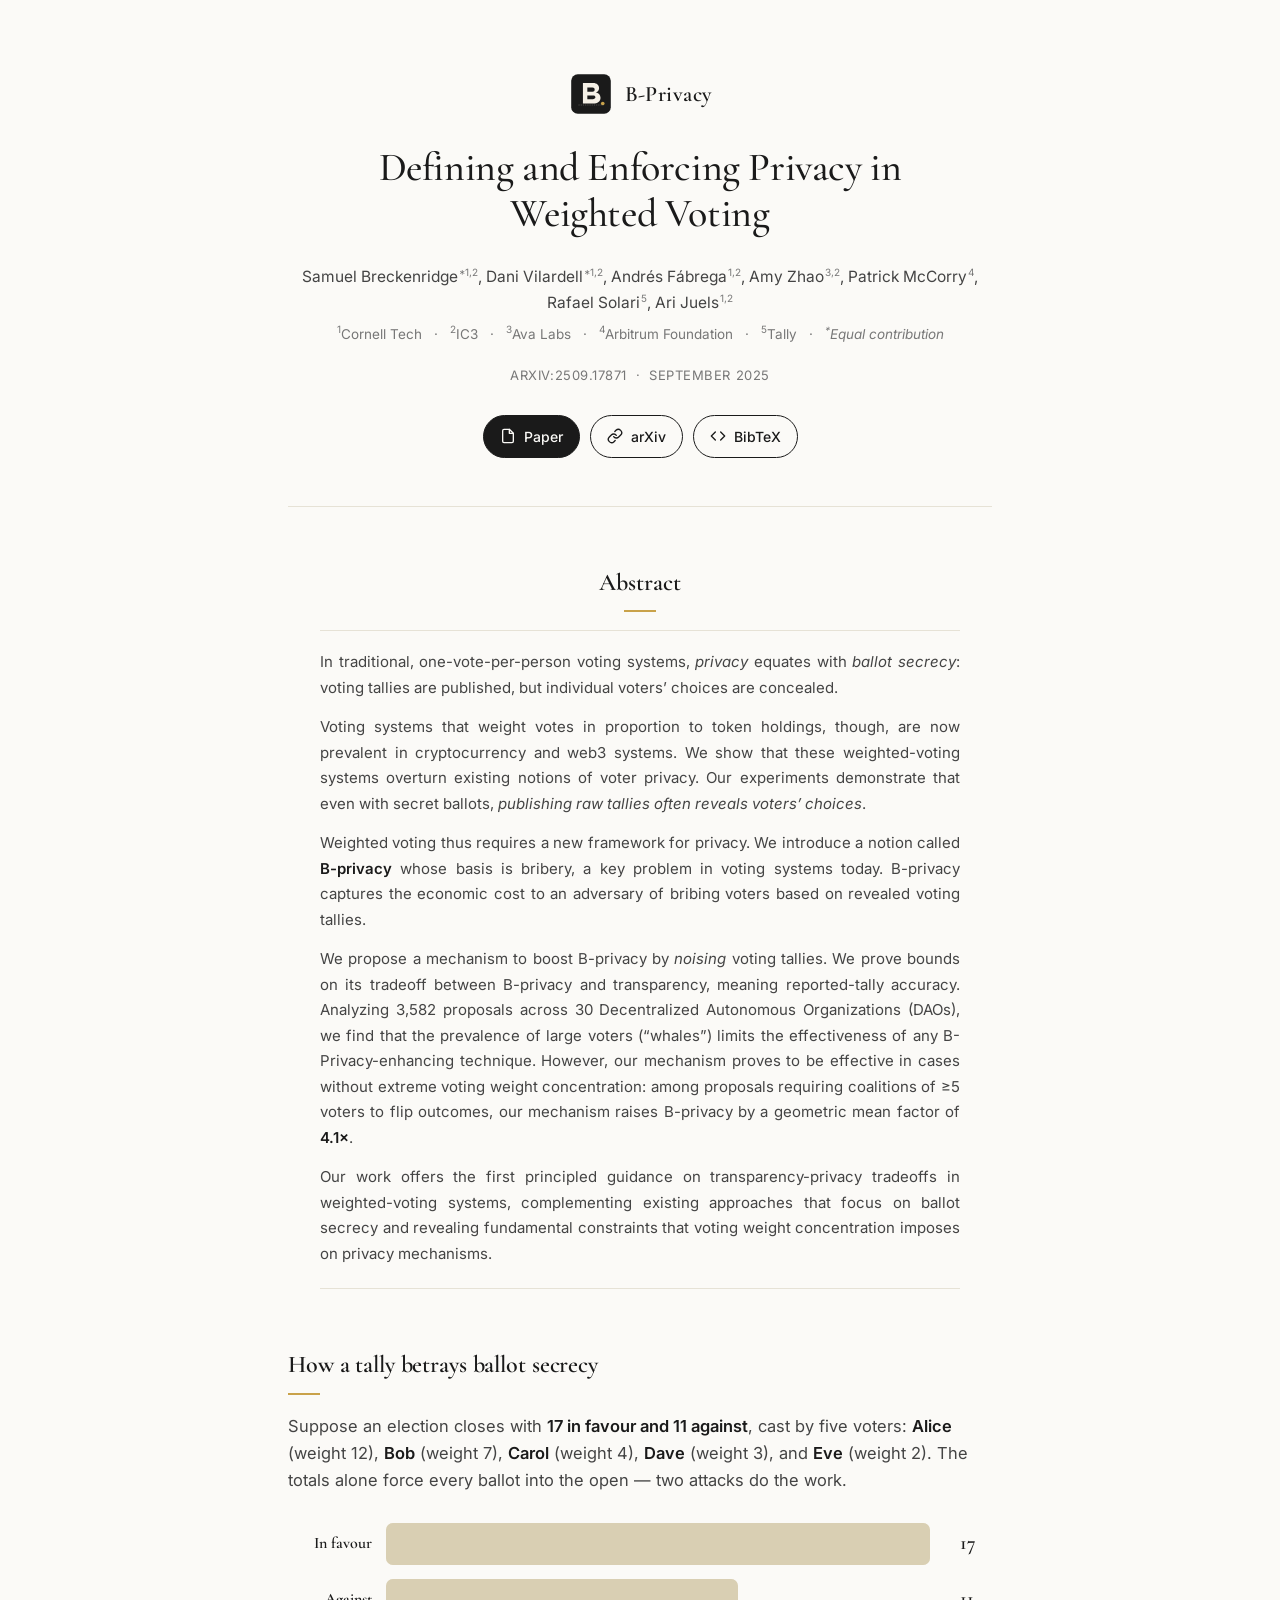
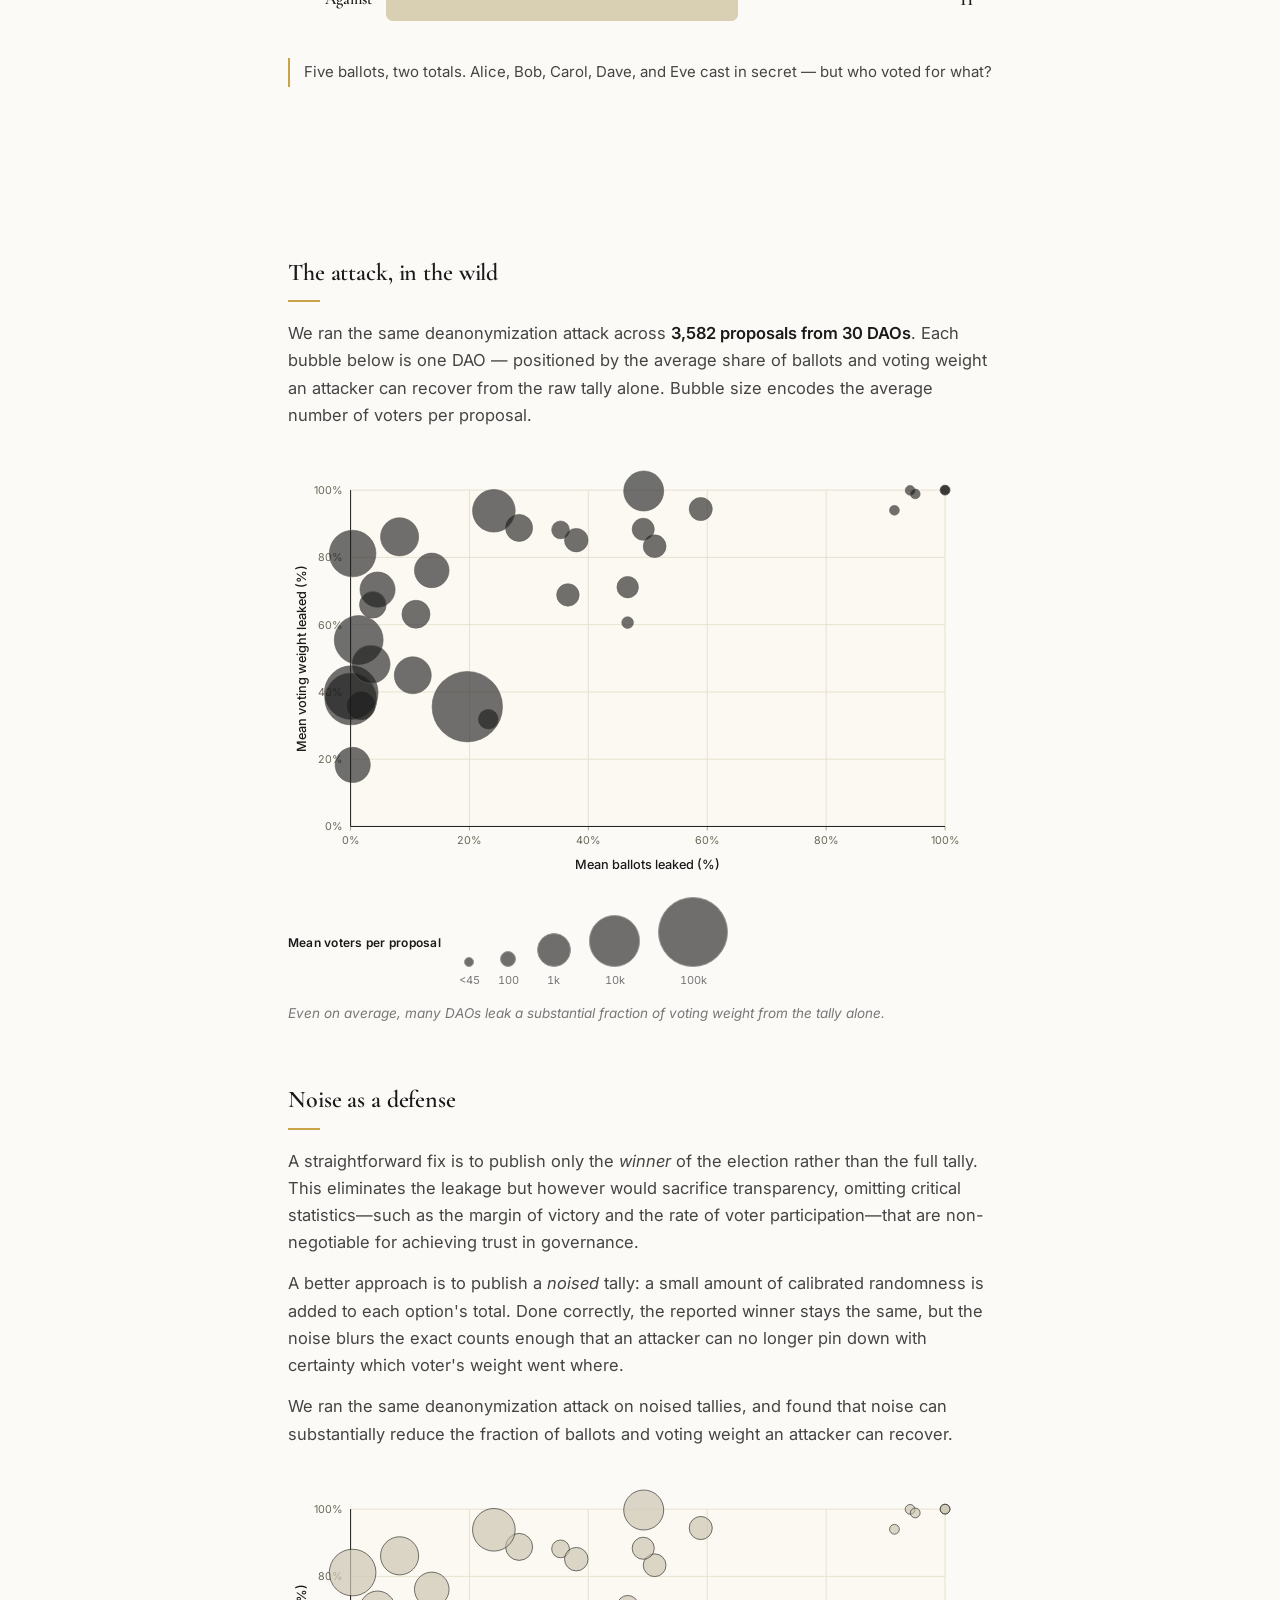
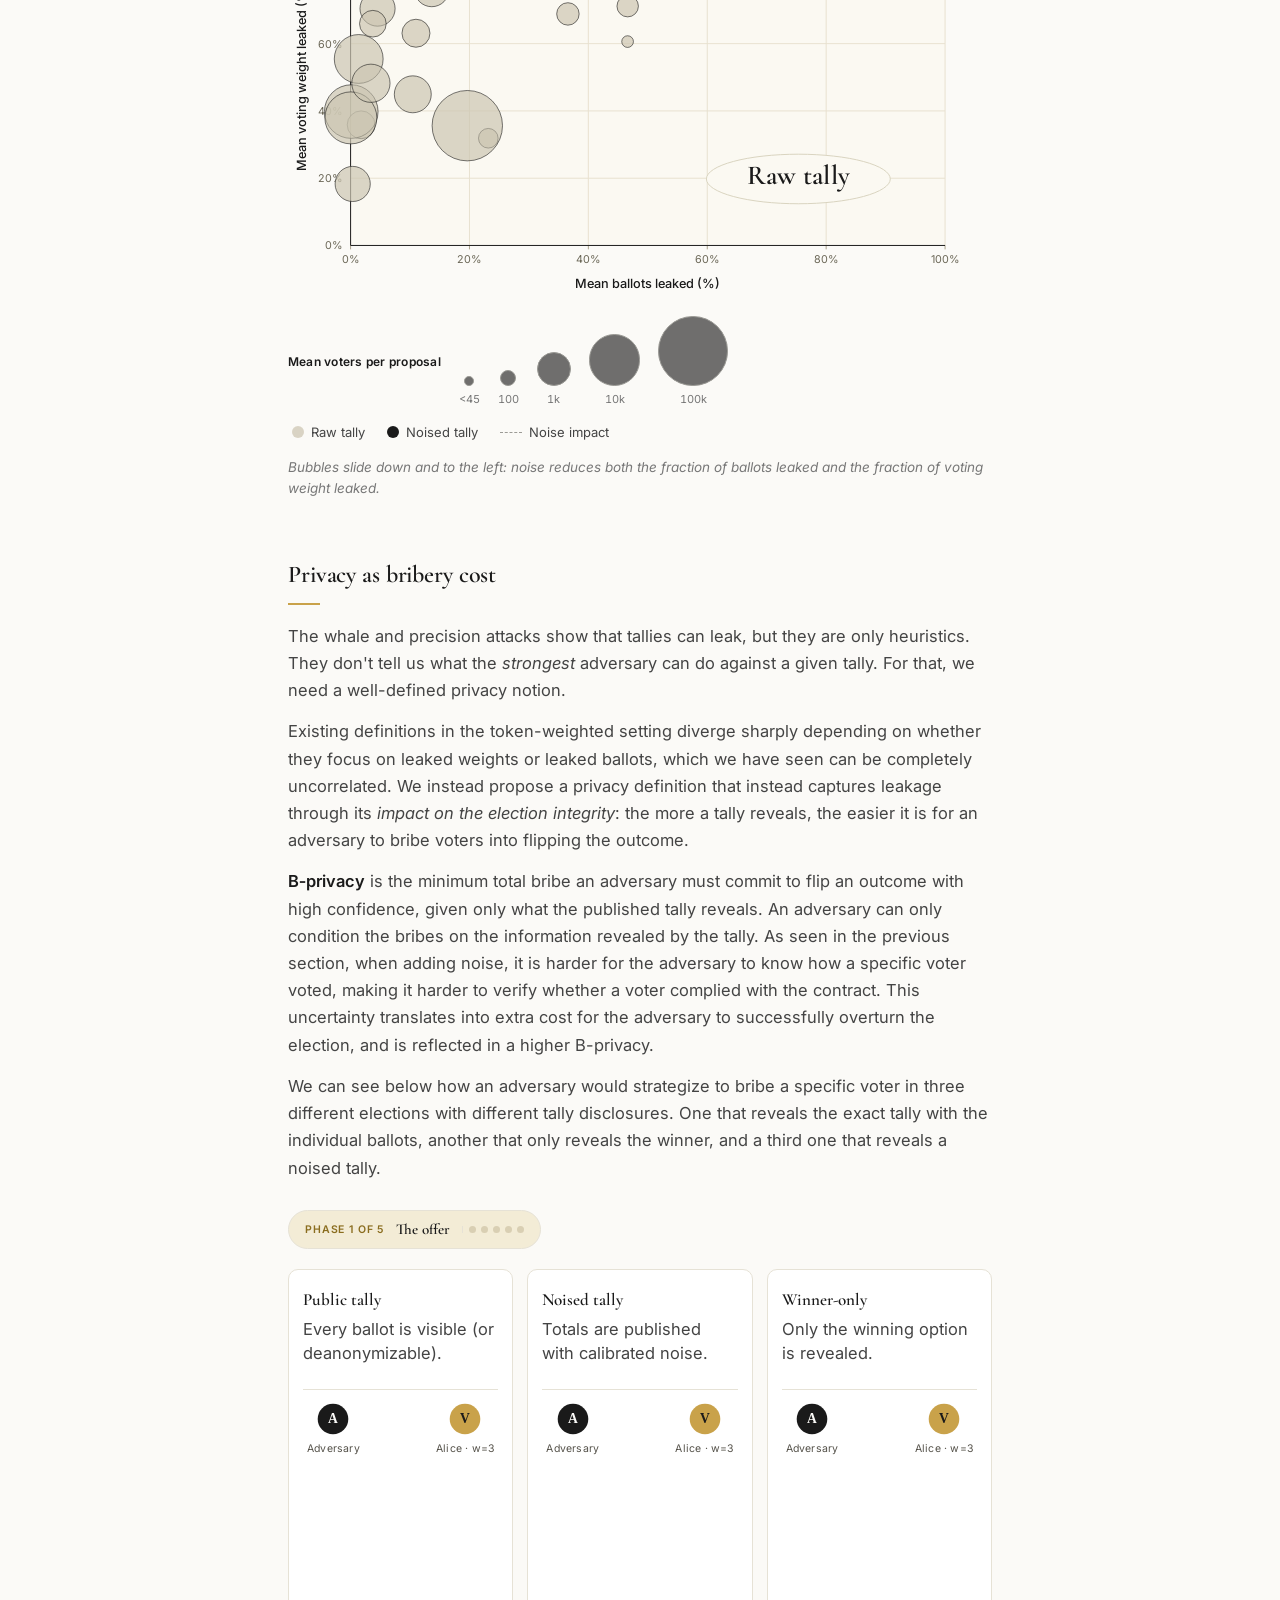
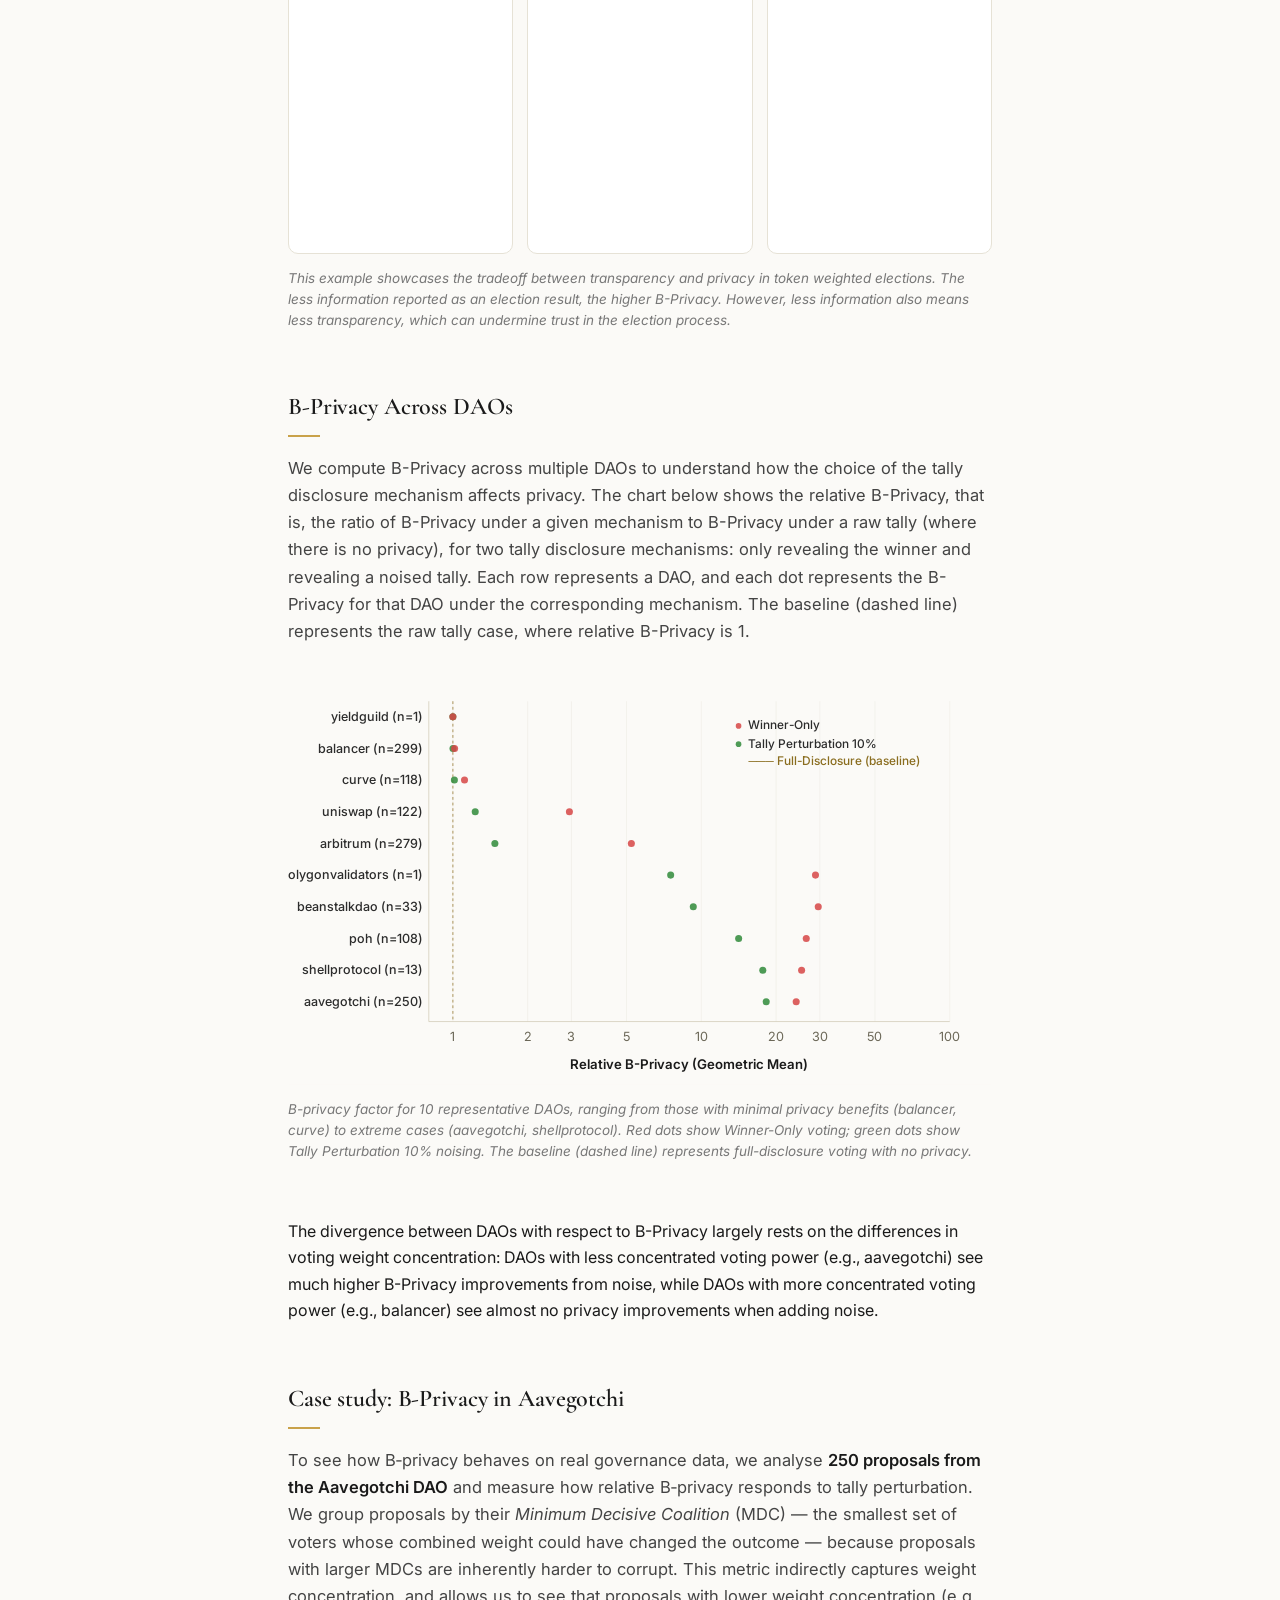
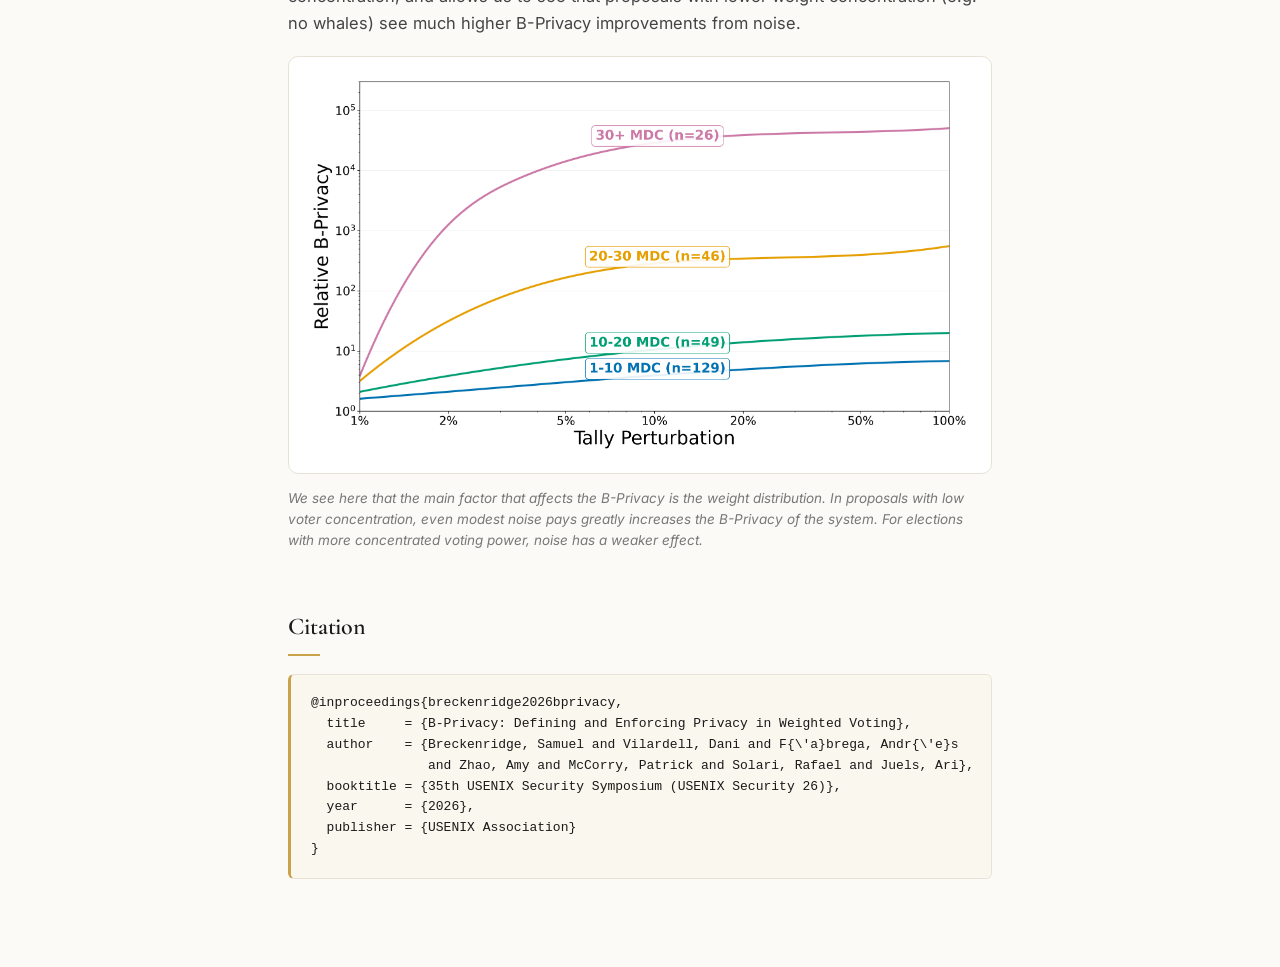
==== commit 51897309: "update: b-prviacy update" ====
--- a/b-privacy/index.html
+++ b/b-privacy/index.html
@@ -227,7 +227,10 @@
         Existing definitions in the token-weighted setting diverge sharply depending on whether they focus on leaked weights or leaked ballots, which we have seen can be completely uncorrelated. We instead propose a privacy definition that instead captures leakage through its <em>impact on the election integrity</em>: the more a tally reveals, the easier it is for an adversary to bribe voters into flipping the outcome.
       </p>
       <p>
-        <strong>B&#8209;privacy</strong> is the minimum total bribe an adversary must commit to flip an outcome with high confidence, given only what the published tally reveals. Bribes are enforceable only when the adversary can verify compliance from the tally, so the disclosure rule directly sets the price of influence.
+        <strong>B&#8209;privacy</strong> is the minimum total bribe an adversary must commit to flip an outcome with high confidence, given only what the published tally reveals. An adversary can only condition the bribes on the information revealed by the tally. As seen in the previous section, when adding noise, it is harder for the adversary to know how a specific voter voted, making it harder to verify whether a voter complied with the contract. This uncertainty translates into extra cost for the adversary to successfully overturn the election, and is reflected in a higher B-privacy.
+      </p>
+      <p>
+        We can see below how an adversary would strategize to bribe a specific voter in three different elections with different tally disclosures. One that reveals the exact tally with the individual ballots, another that only reveals the winner, and a third one that reveals a noised tally.
       </p>
 
       <div class="bribe-lab" aria-label="Bribery game in three tally regimes">
@@ -320,27 +323,25 @@
     <section class="section" id="dao-comparison">
       <h2>B&#8209;Privacy Across DAOs</h2>
       <p>
-        We analyze bribery costs across DAOs to understand how B-privacy varies in real governance systems. The chart below shows the average cost multiplier (B-privacy factor) for a representative sample of DAOs when using noised voting compared to public tallies.
+        We compute B-Privacy across multiple DAOs to understand how the choice of the tally disclosure mechanism affects privacy. The chart below shows the relative B-Privacy, that is, the ratio of B-Privacy under a given mechanism to B-Privacy under a raw tally (where there is no privacy), for two tally disclosure mechanisms: only revealing the winner and revealing a noised tally. Each row represents a DAO, and each dot represents the B-Privacy for that DAO under the corresponding mechanism. The baseline (dashed line) represents the raw tally case, where relative B-Privacy is 1.
       </p>
       <div class="dao-plot-wrap">
         <div class="dao-plot" id="dao-chart"></div>
         <p class="caption">
-          B-privacy factor for 10 representative DAOs, ranging from those with minimal privacy benefits (balancer, curve) to extreme cases (aavegotchi, shellprotocol). Red dots show Winner-Only voting; green dots show Tally Perturbation 10% noising. The baseline (dashed line) represents full-disclosure voting with no privacy.
+          B-privacy factor for 10 representative DAOs, ranging from those with minimal privacy benefits (balancer, curve) to extreme cases (aavegotchi, shellprotocol). Red dots show Winner-Only voting; green dots show Tally Perturbation 10% noising. The baseline (dashed line) represents full-disclosure voting with no privacy. 
         </p>
       </div>
     </section>
+
+    <p>
+      The divergence between DAOs with respect to B-Privacy largely rests on the differences in voting weight concentration: DAOs with less concentrated voting power (e.g., aavegotchi) see much higher B-Privacy improvements from noise, while DAOs with more concentrated voting power (e.g., balancer) see almost no privacy improvements when adding noise.
+    </p>
 
 
     <section class="section" id="aavegotchi-results">
       <h2>Case study: B&#8209;Privacy in Aavegotchi</h2>
       <p>
-        To see how B&#8209;privacy behaves on real governance data, we
-        analyse <strong>250 proposals from the Aavegotchi DAO</strong> and
-        measure how relative B&#8209;privacy responds to tally
-        perturbation. We group proposals by their <em>Minimum Decisive
-        Coalition</em> (MDC) &mdash; the smallest set of voters whose
-        combined weight could have changed the outcome &mdash; because
-        proposals with larger MDCs are inherently harder to corrupt.
+        To see how B&#8209;privacy behaves on real governance data, we analyse <strong>250 proposals from the Aavegotchi DAO</strong> and measure how relative B&#8209;privacy responds to tally perturbation. We group proposals by their <em>Minimum Decisive Coalition</em> (MDC) &mdash; the smallest set of voters whose combined weight could have changed the outcome &mdash; because proposals with larger MDCs are inherently harder to corrupt. This metric indirectly captures weight concentration, and allows us to see that proposals with lower weight concentration (e.g. no whales) see much higher B-Privacy improvements from noise.
       </p>
 
       <figure class="aave-figure">
@@ -358,11 +359,8 @@
       </figure>
 
       <p class="caption">
-        Even modest noise pays off: across proposals with MDC&nbsp;&ge;&nbsp;5,
-        the geometric mean of relative B&#8209;privacy improves by
-        <strong>&times;4.1</strong>. For elections with less concentrated voting power, 
-        noise can substantially increase the cost of bribery with <strong>&times;1000</strong> 
-        from just a 2% perturbation in proposals with MDC&nbsp;&ge;&nbsp;30.
+        We see here that the main factor that affects the B-Privacy is the weight distribution. In proposals with low voter concentration, even modest noise pays greatly increases the B-Privacy of the system. For elections with more concentrated voting power, 
+        noise has a weaker effect.
       </p>
     </section>
 
